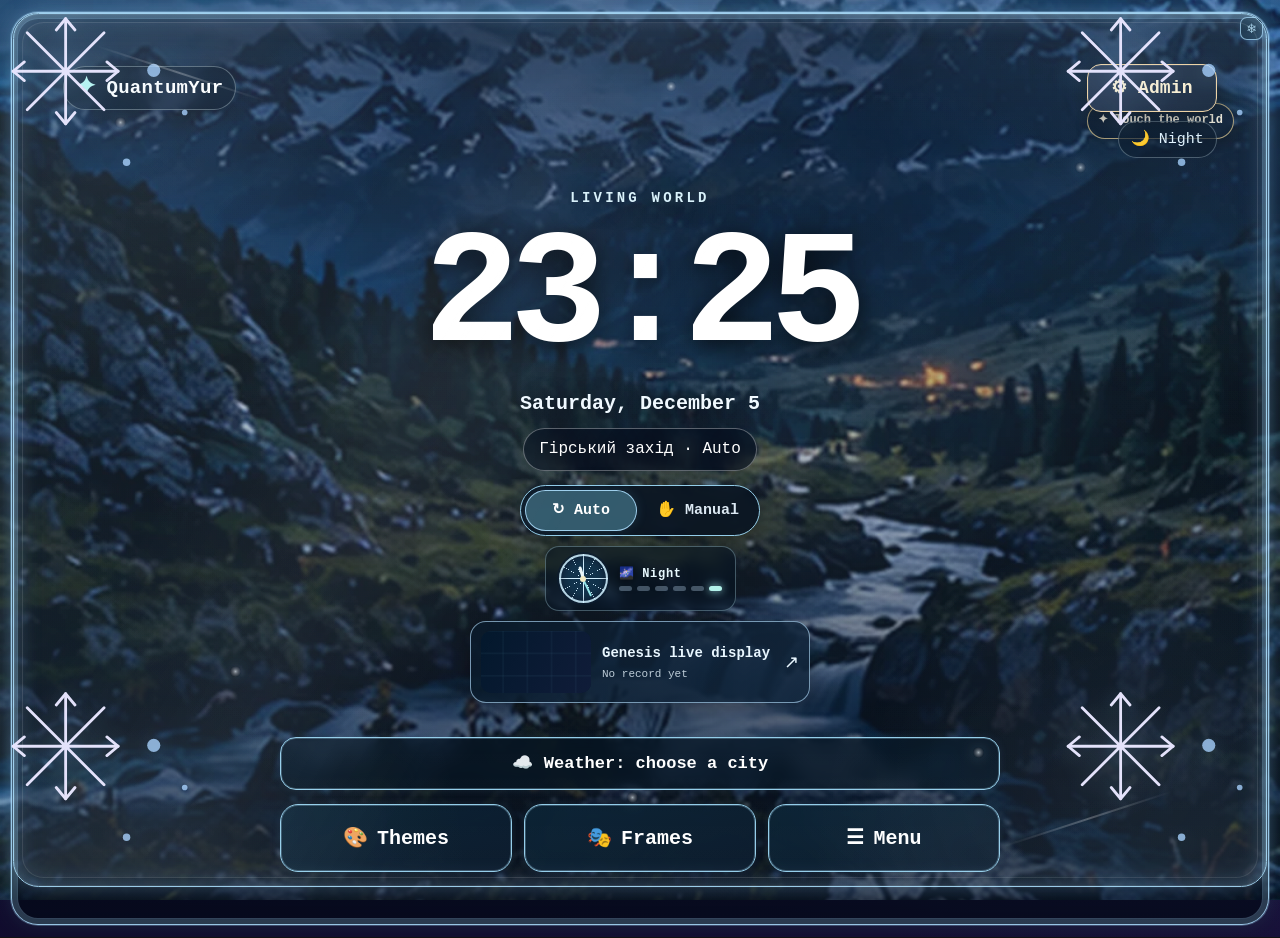
==== index.html @ 392ef15e "Оновлення сайту QuantumYur з телефона" ====
<!doctype html>
<html lang="uk">
<head>
<!-- QuantumYur v103 · Knowledge Lab on v102 (mobile readability and Genesis navigation refinement on v88; Chronoscapes six-phase generated wallpapers, companion analog clock, Genesis preserved; v47 design preserved) / standalone index.html: 53 themes, 8 distinct mountain scenes, seasonal auto moods; all eight mountain WebP images are embedded. -->
<meta charset="UTF-8"><meta name="qy-build" content="104"><meta name="viewport" content="width=device-width, initial-scale=1">

<script id="qy-v35-before-paint">
(()=>{'use strict';
 const root=document.documentElement;
 const read=(key)=>{try{return localStorage.getItem(key)}catch(_){return null}};
 root.dataset.qyV35Boot='loading';
 const f=read('qy-v22-font'),s=read('qy-v22-size');
 root.dataset.qyV22Font=['system','modern','classic','reading','mono','elegant'].includes(f)?f:'mono';
 root.dataset.qyV22Size=['small','normal','large','extra'].includes(s)?s:'large';
 const theme=read('qy-site-theme-v1')||'auto';
 const rotations=['nebula','dawn','arctic','ocean','sunset','cosmos'];
 const lang=(read('qy-lang')||'uk');
 const locales={'uk':'uk-carpathians','pl':'pl-tatras','ja':'jp-sakura','en':'en-lake','ru':'ru-forest','es':'es-canyon','ko':'ko-neon','zh':'zh-mist','hi':'hi-sunrise','pt-BR':'br-tropics'};
 const allowed=["dark", "light", "cosmos", "nebula", "aurora", "ocean", "forest", "sunset", "dawn", "arctic", "desert", "cyberpunk", "graphite", "polar-night", "neon-city", "abyss", "volcano", "alpine-sunset", "galactic-dust", "storm-savanna", "lunar-expanse", "rainforest", "moonlit-lake", "sandstorm", "observatory", "uk-carpathians", "pl-tatras", "jp-sakura", "br-tropics", "ko-neon", "es-canyon", "zh-mist", "hi-sunrise", "en-lake", "ru-forest", "qy23-alpine", "qy23-aurora", "qy23-moon", "qy23-galaxy", "qy23-neon", "qy23-cyber", "qy23-forest", "qy23-ocean", "qy23-desert", "qy23-eastern", "qy23-sakura", "qy23-china", "qy23-india", "qy23-arctic", "qy23-tropics", "qy23-europe", "qy23-canyon", "qy23-nightcity"];
 const palette=theme==='auto'?rotations[Math.floor(new Date().getHours()/4)]:(theme==='locale'?(locales[lang]||'uk-carpathians'):(allowed.includes(theme)?theme:'nebula'));
 root.dataset.qyPalette=palette;
 root.dataset.qyThemeChoice=theme;
 const light=["light", "dawn", "arctic", "desert", "sandstorm", "qy23-desert", "qy23-arctic"].includes(palette);
 root.dataset.qyTheme=light?'light':'dark';
 root.style.colorScheme=light?'light':'dark';
 const forest=read('qy-v28-forest-active')==='1';
 root.dataset.qyForestActive=forest?'1':'0';
 root.dataset.qyLakeActive=!forest&&read('qy-v26-lake-active')==='1'?'1':'0';
 root.dataset.qyV35NeedsForest=forest?'1':'0';
 // Built-in fallback if later scripts fail or a browser restores from its page cache.
 const guard=setTimeout(()=>{const veil=document.getElementById('qy-v35-startup');if(veil){veil.remove();root.dataset.qyV35Boot='ready'}},3500);
 window.__qyV35BootFallback=()=>clearTimeout(guard);
})();
</script>

<style id="qy-v35-before-paint-css">
/* Freeze the first visible frame until all persisted styles and sections are ready.
   Only the small loading veil appears on a refresh; underlying page remains mounted.
   No changes to journal data, font selections or theme controls. */
#qy-v35-startup{position:fixed!important;inset:0!important;z-index:2147483647!important;display:flex!important;align-items:center;justify-content:center;min-height:100vh;min-height:100svh;background:#071421!important;color:#e9f5ff!important;opacity:1;pointer-events:auto!important;transition:opacity .14s ease!important;}
#qy-v35-startup .qy-v35-inside{font-family:ui-monospace,SFMono-Regular,Consolas,monospace;text-align:center;max-width:82vw;letter-spacing:.05em}
#qy-v35-startup .qy-v35-mark{font-size:29px;font-weight:800;margin-bottom:10px}
#qy-v35-startup .qy-v35-sub{font-size:13px;opacity:.78}
#qy-v35-startup.qy-v35-disappear{opacity:0!important;pointer-events:none!important}
@media(prefers-reduced-motion:reduce){#qy-v35-startup{transition:none!important}}
</style>
<noscript><style>#qy-v35-startup{display:none!important}</style></noscript>

<script id="qy-v33-device-early">
(()=>{'use strict';
 function auto(){const w=window.innerWidth||document.documentElement.clientWidth||390;
  const coarse=!!window.matchMedia&&window.matchMedia('(pointer:coarse)').matches;
  const short=Math.min((window.screen&&screen.width)||w,(window.screen&&screen.height)||w);
  if(w<=680||(coarse&&short<=650))return 'light';
  if(w<=1180||coarse)return 'balanced';return 'full';}
 let selected='auto';try{selected=localStorage.getItem('qy-v33-device-choice')||'auto'}catch(e){}
 if(!['auto','light','balanced','full'].includes(selected))selected='auto';
 const effective=selected==='auto'?auto():selected;
 document.documentElement.dataset.qyDeviceChoice=selected;
 document.documentElement.dataset.qyDevicePackage=effective;
})();
</script>
<link rel="manifest" href="./manifest.webmanifest"><link rel="apple-touch-icon" href="./icons/icon-192.png"><meta name="theme-color" content="#080729"><meta name="description" content="QuantumYur — ігри, творчість, філософія та технології. Twitch yur4ukkk, YouTube @ASTROVEXxX і GitHub QuantumYur в одному місці.">
<link rel="canonical" href="https://quantumyur.github.io/quantumyur-hub./">
<meta property="og:type" content="website">
<meta property="og:site_name" content="QuantumYur">
<meta property="og:title" content="QuantumYur — космос, ігри та відкриття">
<meta property="og:description" content="Ігрові новини, Twitch yur4ukkk, мистецтво, філософія Астрохізму та приватний щоденник.">
<meta property="og:url" content="https://quantumyur.github.io/quantumyur-hub./">
<meta name="twitter:card" content="summary">
<title>QuantumYur · Головна сторінка · Living Realms v18 · World & Type v22 · Ultra Realms v23 · 53 Unique Realms v25</title>
<style>
:root{--bg:#07101c;--card:#101b2c;--muted:#a4b3ca;--ink:#eff5ff;--line:#324560;--cyan:#66e2ff;--violet:#b8a0ff}
*{box-sizing:border-box} html{scroll-behavior:smooth} body{margin:0;color:var(--ink);background:radial-gradient(ellipse at 52% -10%,#25446a 0,transparent 45%),radial-gradient(ellipse at 95% 60%,#23204c 0,transparent 38%),var(--bg);font-family:Inter,system-ui,-apple-system,'Segoe UI',sans-serif;min-height:100vh}a{color:inherit;text-decoration:none}
.wrap{width:min(1140px,calc(100% - 38px));margin-inline:auto} header{padding:25px 0;display:flex;justify-content:space-between;align-items:center;gap:15px;flex-wrap:wrap}
.brand{font-weight:800;letter-spacing:.015em;font-size:21px;display:flex;gap:11px;align-items:center}.brand-mark{width:30px;height:30px;border-radius:50%;background:conic-gradient(from 0deg,var(--cyan),var(--violet),var(--cyan));box-shadow:0 0 24px #44c5ff55;display:grid;place-items:center;color:#0b1422}
.nav{color:var(--muted);display:flex;gap:20px;font-size:14px}.nav a:hover{color:white}
.hero{position:relative;isolation:isolate;min-height:440px;padding:64px 50px;display:grid;grid-template-columns:1.5fr .7fr;align-items:center;gap:35px;overflow:hidden;border:1px solid #49618088;border-radius:29px;background:linear-gradient(90deg,rgba(7,15,29,.97) 4%,rgba(7,15,29,.82) 52%,rgba(7,15,29,.64)),url('[data-uri]') center/cover;box-shadow:0 22px 100px #0005}
.kicker{text-transform:uppercase;font-size:12px;letter-spacing:.20em;color:var(--cyan);font-weight:800}.hero h1{font-size:clamp(42px,6vw,78px);line-height:1.05;letter-spacing:-.055em;margin:12px 0 14px}.gradient{background:linear-gradient(90deg,#e2f7ff,#9acbff,#c7b4ff);color:transparent;background-clip:text}.hero p{color:#d8e3f6;max-width:540px;line-height:1.68;font-size:17px}.actions{display:flex;gap:12px;flex-wrap:wrap;margin-top:28px}.btn{padding:13px 19px;border-radius:12px;border:1px solid #6ea3c776;background:#153b59;color:white;display:inline-flex;align-items:center;gap:9px;font-size:14px;font-weight:700;transition:transform .15s,background .15s}.btn:hover{transform:translateY(-2px);background:#23577b}.btn.primary{background:#def7ff;color:#0c1c2a;border-color:#def7ff}.btn.primary:hover{background:#b5e9ff}
.avatar{max-width:285px;width:100%;aspect-ratio:1;object-fit:cover;border:4px solid #72d7ffa6;border-radius:50%;box-shadow:0 0 0 12px #54cfff1b,0 20px 50px #0008;justify-self:center}
.section{padding-top:65px}.section h2{font-size:clamp(26px,3.5vw,38px);letter-spacing:-.035em;margin:0 0 10px}.intro{color:var(--muted);margin:0 0 25px;line-height:1.65}
.cards{display:grid;grid-template-columns:repeat(3,minmax(0,1fr));gap:17px}.card{padding:25px;background:linear-gradient(145deg,#14243a,#0d1727);border:1px solid var(--line);border-radius:19px;min-height:270px;display:flex;flex-direction:column}.symbol{display:inline-grid;place-items:center;width:50px;height:50px;border-radius:15px;background:#1d3650;font-size:23px;margin-bottom:22px}.card h3{font-size:22px;margin:0 0 3px}.handle{color:#7bdeff;font-weight:700;font-size:13px;margin-bottom:12px}.card p{color:var(--muted);line-height:1.5;font-size:15px;flex:1}.card .go{font-weight:750;font-size:14px;color:#e1faff;display:inline-block;margin-top:12px}.go.disabled{color:#92a2bb}
.process{display:grid;grid-template-columns:repeat(3,minmax(0,1fr));gap:15px}.step{border-top:2px solid #83a8cd99;padding:20px 12px 12px}.step span{font-weight:800;color:var(--cyan);font-size:13px}.step h3{margin:9px 0 6px}.step p{color:var(--muted);line-height:1.6;margin:0}
.quote{margin:65px 0 0;padding:32px 34px;border:1px solid #b5a1ff50;background:#1a1b3a77;border-radius:18px;font-size:clamp(20px,3vw,29px);font-weight:550;line-height:1.45}.quote small{display:block;color:var(--muted);font-size:13px;font-weight:400;margin-top:11px}
footer{padding:35px 0;color:var(--muted);display:flex;align-items:center;justify-content:space-between;gap:20px;font-size:13px;flex-wrap:wrap}
@media(max-width:730px){header{padding:20px 0}.nav{gap:12px}.hero{padding:35px 24px;grid-template-columns:1fr}.avatar{width:180px;grid-row:1}.hero h1{font-size:48px}.cards,.process{grid-template-columns:1fr}.card{min-height:220px}.section{padding-top:46px}.quote{margin-top:44px}}

.lang-select{background:#152943;color:#eff5ff;border:1px solid #637da6;border-radius:10px;padding:9px 12px;font:600 13px system-ui;cursor:pointer}.lang-select:focus-visible{outline:2px solid #66e2ff;outline-offset:3px}@media(max-width:730px){header{gap:12px}.nav{flex-wrap:wrap}}

/* QuantumYur creative extension: artwork, ideas, and stories */
.nav{flex-wrap:wrap;align-items:center;row-gap:9px}
.nav a{transition:color .2s}.nav a:hover{color:var(--cyan)}
.section-topline{display:flex;align-items:flex-end;justify-content:space-between;gap:14px;flex-wrap:wrap}
.panel-overline{color:var(--cyan);font-size:11px;letter-spacing:.17em;text-transform:uppercase;font-weight:850;margin-bottom:12px}
.gallery-grid{display:grid;grid-template-columns:repeat(3,minmax(0,1fr));gap:17px}
.artwork{overflow:hidden;border:1px solid #495d7b;border-radius:20px;background:#101b2e;box-shadow:0 14px 40px #0004;transition:transform .2s,border-color .2s}
.artwork:hover{transform:translateY(-3px);border-color:#87a2e5}
.artwork img{display:block;width:100%;height:180px;object-fit:cover;object-position:center}
.artwork .art-copy{padding:18px 19px 21px}
.artwork h3{font-size:19px;margin:0 0 7px;color:#f1f5ff}
.artwork p{color:var(--muted);font-size:14px;line-height:1.6;min-height:44px;margin:0 0 15px}
.artwork button{border:1px solid #6ea3c777;background:#193450;border-radius:9px;color:#e5faff;padding:10px 14px;cursor:pointer;font:700 13px Inter,system-ui,sans-serif}
.artwork button:hover,.astro-controls button:hover{background:#2a537b}
.astro-panel{position:relative;isolation:isolate;border:1px solid #6d68bb66;border-radius:26px;padding:35px;background:radial-gradient(circle at 88% 12%,#4c368555,transparent 39%),radial-gradient(circle at 9% 100%,#0e7ca744,transparent 35%),#11192e;box-shadow:0 18px 60px #0003;overflow:hidden}
.astro-panel::after{content:'✧';position:absolute;right:30px;top:10px;font-size:110px;color:#d1b9ff20;pointer-events:none}
.astro-panel h2{font-size:clamp(29px,4.2vw,44px);letter-spacing:-.04em;line-height:1.12;margin:0 0 11px}
.astro-panel .intro{margin:0 0 27px;max-width:640px}
.astro-thought{border-left:3px solid #9ba7ff;padding:8px 0 8px 20px;margin:0 0 26px;max-width:850px;font-size:clamp(21px,3vw,33px);line-height:1.45;min-height:120px;color:#f0eaff;text-wrap:pretty}
.astro-controls{display:flex;gap:11px;flex-wrap:wrap;align-items:center}
.astro-controls button{border:1px solid #728fba91;background:#1c3555;color:#f1f6ff;padding:12px 18px;border-radius:11px;font:700 14px Inter,system-ui,sans-serif;cursor:pointer}
.astro-controls button:first-child{background:#e2f3ff;color:#13243a;border-color:#e2f3ff}
.astro-controls button:first-child:hover{background:#c4e8ff}
.astro-note{font-size:12px;color:#b7c3dd;margin:18px 0 0}
.modal-art{background:#111b2e;color:#eff5ff;border:1px solid #7686c5;border-radius:19px;box-shadow:0 40px 100px #000b;padding:22px;max-width:min(940px,94vw);width:100%}
.modal-art::backdrop{background:#010610db;backdrop-filter:blur(5px)}
.modal-head{display:flex;justify-content:space-between;gap:20px;align-items:center}
.modal-head h2{margin:0;font-size:22px}
.modal-art img{display:block;width:100%;height:auto;max-height:65vh;object-fit:contain;border-radius:12px;margin:16px 0}
.modal-art p{font-size:14px;color:#b7c4d9;line-height:1.55;margin:0 0 18px}
.modal-actions{display:flex;gap:9px;justify-content:space-between;flex-wrap:wrap}
.modal-actions a,.modal-actions button{display:inline-flex;align-items:center;justify-content:center;gap:7px;padding:11px 17px;color:#f1f8ff;background:#244062;border:1px solid #637fa6;border-radius:10px;font:700 13px Inter,system-ui,sans-serif;cursor:pointer}
.modal-actions a{background:#ddf5ff;color:#101e30}
@media(max-width:850px){.gallery-grid{grid-template-columns:1fr 1fr}.artwork img{height:195px}}
@media(max-width:640px){.gallery-grid{grid-template-columns:1fr}.artwork img{height:205px}.astro-panel{padding:25px 20px}.astro-thought{min-height:145px}.astro-controls button{flex:1}.nav{gap:12px}.nav a{font-size:13px}.modal-art{padding:14px}.modal-head h2{font-size:19px}}
@media(prefers-reduced-motion:reduce){.artwork{transition:none}}

/* QuantumYur Thought Archive + portable backup */
.q-thought-workspace{margin-top:24px;border-top:1px solid #7890ca52;padding-top:23px;display:grid;gap:17px}
.q-workspace-heading{font-size:clamp(19px,2.5vw,26px);margin:0 0 5px;letter-spacing:-.02em}
.q-workspace-desc,.q-hint{color:#b5c4de;font-size:13px;line-height:1.6;margin:0}
.q-pillbar{display:flex;gap:9px;align-items:center;flex-wrap:wrap}
.q-softbtn{border:1px solid #728fba91;color:#e5efff;background:#1b3453;padding:10px 13px;border-radius:10px;cursor:pointer;font:650 13px Inter,system-ui,sans-serif;line-height:1.3}
.q-softbtn:hover,.q-softbtn:focus-visible{border-color:#9adff4;background:#25507a}
.q-softbtn[aria-pressed="true"]{border-color:#80efff;background:#145a69;color:#efffff}
.q-note-entry{background:#0c1527bb;border:1px solid #5e6c9788;border-radius:15px;padding:17px;display:grid;gap:12px}
.q-note-entry textarea{font:inherit;width:100%;min-height:85px;padding:12px 13px;color:#f3f7ff;border:1px solid #667e9f;border-radius:10px;background:#091321;resize:vertical;box-sizing:border-box}
.q-note-entry textarea::placeholder{color:#899bb4}
.q-note-entry textarea:focus{outline:2px solid #5fd8f8;outline-offset:2px}
.q-statgrid{display:grid;grid-template-columns:repeat(3,1fr);gap:10px}
.q-stat{border:1px solid #4d6585;border-radius:12px;padding:12px;background:#101f35}
.q-stat strong{font-size:24px;color:#8ceaff;display:block;font-variant-numeric:tabular-nums}
.q-stat span{font-size:12px;color:#bdc9de}
.q-archive{display:grid;gap:10px;max-height:530px;overflow:auto;padding:2px 5px 2px 0}
.q-history-item{background:#0a1629;border:1px solid #354866;border-radius:13px;padding:13px 15px;display:grid;gap:7px}
.q-history-item p{margin:0;color:#ecf2fc;font-size:14px;line-height:1.55}
.q-history-meta{font-size:12px;color:#99b0d1;display:flex;gap:9px;flex-wrap:wrap;align-items:center}
.q-history-item .q-softbtn{justify-self:start}
.q-comment-list{display:grid;gap:9px}
.q-comment{border-left:2px solid #7e85de;padding:6px 11px;background:#12233a;font-size:13px;color:#edf3fc;line-height:1.5;white-space:pre-wrap;overflow-wrap:anywhere;border-radius:0 6px 6px 0}
.q-comment time{display:block;font-size:11px;color:#a7bad2;margin-top:5px}
.q-feedback{color:#9fefc6;font-size:12px;min-height:18px}
.q-backup{border:1px solid #4c6584;border-radius:17px;padding:19px;background:linear-gradient(130deg,#102641,#10172b);display:grid;gap:13px}
.q-backup-actions{display:flex;gap:9px;flex-wrap:wrap}
.q-backup-actions label{display:inline-flex;align-items:center}
.q-hidden{display:none !important}
.q-divider{height:1px;background:#51698c77;margin:3px 0}
@media(max-width:640px){.q-statgrid{grid-template-columns:repeat(3,1fr)}.q-stat{padding:9px}.q-stat strong{font-size:21px}.q-backup-actions .q-softbtn{flex:1;text-align:center;justify-content:center}}


/* Original thoughts and finding ideas in the archive */
.q-newidea{border:1px solid #6585ab90;background:linear-gradient(130deg,#111f37,#121432);border-radius:15px;padding:16px;display:grid;gap:11px}
.q-newidea textarea{display:block;box-sizing:border-box;width:100%;min-height:77px;resize:vertical;font:inherit;padding:12px;border-radius:10px;border:1px solid #667e9f;background:#091321;color:#f3f7ff}
.q-newidea textarea::placeholder{color:#899bb4}
.q-newidea textarea:focus-visible,.q-archive-search:focus-visible{outline:2px solid #5fd8f8;outline-offset:2px}
.q-archive-search{width:100%;min-height:43px;border:1px solid #5479a1;border-radius:10px;background:#0a1728;color:#f3f7ff;font:inherit;font-size:14px;padding:10px;margin:0 0 10px}
.q-archive-search::placeholder{color:#a3b5cf}
.q-comment-toolbar{display:flex;align-items:center;justify-content:space-between;gap:12px;margin-top:7px}
.q-comment-toolbar time{margin-top:0}
.q-tinybtn{color:#b7d7f4;border:1px solid #506b92;border-radius:7px;padding:3px 9px;background:#152b47;font-size:12px;cursor:pointer}
.q-tinybtn:focus-visible{outline:2px solid #5fd8f8}

/* QuantumYur 5.0: seasons and six four-hour scenes */
:root{--phase-a:#09152f;--phase-b:#263c72;--phase-light:#b1c8ff;--season-light:#a9deff;--season-dark:#5083aa}
[hidden]{display:none!important}html{color-scheme:dark}body{background:radial-gradient(ellipse at 75% -10%,var(--season-dark),transparent 55%),linear-gradient(165deg,var(--phase-a),var(--phase-b) 45%,#07101d 96%);background-attachment:fixed;transition:background 1.2s ease}body::before{content:'';position:fixed;inset:0;pointer-events:none;opacity:.23;background-image:radial-gradient(1.4px 1.4px at 12% 24%,#fff 90%,transparent),radial-gradient(1px 1px at 47% 39%,#fff 90%,transparent),radial-gradient(1.4px 1.4px at 73% 16%,#fff 90%,transparent),radial-gradient(1px 1px at 86% 65%,#fff 90%,transparent);background-size:350px 290px;z-index:-1}body[data-phase="2"]::before,body[data-phase="3"]::before{opacity:.07}body[data-season="3"] .sky-scene{box-shadow:inset 0 1px 0 #cceaff33,0 20px 50px #060e2166}body[data-season="0"] .sky-scene{box-shadow:inset 0 1px 0 #beffd033,0 20px 50px #060e2166}
.hero{border-color:color-mix(in srgb,var(--phase-light),transparent 56%);box-shadow:0 18px 75px #0008,0 0 65px color-mix(in srgb,var(--season-light),transparent 88%)}.card:hover,.artwork:hover{border-color:var(--season-light)}
.lang-select{max-width:198px}header .nav{flex-wrap:wrap;gap:12px}header{gap:13px}
.sky-scene{padding:24px 27px;margin:4px 0 25px;border:1px solid #c7d6ff51;border-radius:22px;background:linear-gradient(105deg,rgba(12,24,46,.93),rgba(20,36,68,.71));box-shadow:0 20px 50px #060e2166;position:relative;overflow:hidden}.sky-scene:before{content:'✦';font-size:190px;position:absolute;right:3%;top:-65px;color:var(--season-light);opacity:.045;pointer-events:none}.sky-top,.sky-meta{display:flex;align-items:center;justify-content:space-between;gap:18px;flex-wrap:wrap}.sky-top h2{font-size:clamp(22px,3.8vw,34px);margin:5px 0}.sky-top p{margin:0;color:#bdd2ef;font-size:14px}.sky-clock{font-size:13px;border:1px solid #789dc288;padding:8px 13px;border-radius:100px;color:var(--season-light)}.sky-meta{margin-top:22px;justify-content:flex-start;gap:24px}.sky-meta>div{min-width:110px}.sky-meta small{display:block;font-size:12px;color:#a6b9d1;margin-bottom:5px}.sky-meta strong{font-size:16px}.sky-meta label{font-size:12px;color:#c3d4ec;display:grid;gap:4px;min-width:150px}.sky-meta select{background:#16243a;color:white;border:1px solid #607e9f;border-radius:9px;padding:8px}.phase-strip{margin-top:24px;display:grid;grid-template-columns:repeat(6,minmax(0,1fr));gap:7px}.phase-chip{padding:10px 6px;font-size:11px;text-align:center;border:1px solid #728db34a;border-radius:9px;color:#aebfd8;line-height:1.5}.phase-chip.active{background:linear-gradient(140deg,var(--season-dark),var(--phase-b));color:white;border-color:var(--season-light);font-weight:750;box-shadow:0 0 14px #83c5ff24}.sky-theme{margin:20px 0 0;color:#e8f4ff;line-height:1.55;border-top:1px solid #ffffff1e;padding-top:15px}.sky-theme span:first-child{color:var(--season-light);font-size:12px;text-transform:uppercase;letter-spacing:.1em;margin-right:12px}
.q-companion-panel{background:linear-gradient(145deg,#15243ba8,#10172acc);border:1px solid #59708e;border-radius:20px;padding:20px}.comp-window{height:270px;overflow:auto;display:flex;flex-direction:column;gap:12px;scrollbar-color:#617794 transparent}.chat-msg{padding:13px 15px;max-width:86%;border-radius:16px;line-height:1.6;font-size:14px;background:#233651;color:#eff7ff;white-space:pre-wrap}.chat-msg.user{align-self:flex-end;background:#315a70}.chat-msg.bot{align-self:flex-start;border:1px solid #546891}.comp-form{display:flex;gap:9px;margin-top:14px}.comp-form input{background:#0c1b30;border:1px solid #657e9c;border-radius:12px;padding:13px;color:white;flex:1;min-width:0;font:inherit;font-size:14px}.comp-form button{cursor:pointer}.comp-actions{display:flex;gap:12px;margin:12px 0 10px;flex-wrap:wrap}
.q-vault-gate{margin-top:22px;border:1px solid #7391b77c;background:#111d37df;border-radius:18px;padding:27px 24px;text-align:center}.q-vault-icon{font-size:32px;color:var(--season-light)}.q-vault-gate h3{margin:11px 0;font-size:23px}.q-vault-gate p{color:#c5d4e8;line-height:1.5}.q-vault-gate form{display:flex;gap:12px;flex-wrap:wrap;justify-content:center;margin:18px auto}.q-vault-gate input[type=password]{background:#101d33;border:1px solid #91b4db85;border-radius:10px;color:white;padding:12px;font:inherit;width:min(100%,320px)}.q-vault-gate small{display:block;color:#b9cee4;line-height:1.5;padding:10px 0}.q-vault-gate>label{display:inline-block;margin-top:7px;cursor:pointer}.owner-toolrow{display:flex;justify-content:space-between;gap:12px;align-items:center;border-bottom:1px solid #a4b2d033;padding-bottom:15px;margin-bottom:18px;font-size:13px;color:#c6dffa}.owner-toolrow button{cursor:pointer}.q-comment time{display:block;color:#8fa7c5;font-size:11px;margin-top:6px}.q-history[hidden]{display:none!important}#q-vault-gate,#q-workspace{max-width:100%}.q-history-item{background:#192940;padding:14px;border-radius:11px;margin:8px 0}.q-history-item small{color:#a3bbd8}.q-history-item p{white-space:pre-wrap}
@media(max-width:900px){.phase-strip{grid-template-columns:repeat(3,1fr)}}@media(max-width:520px){.sky-scene{padding:20px 15px}.sky-meta{gap:16px}.phase-chip{font-size:10px}.comp-form{flex-direction:column}.q-vault-gate{padding:20px 12px}.lang-select{max-width:172px}}

/* 🌍 Daily Pulse: fully localised live time, zodiac, historical anniversaries and sourced news */
#daily-pulse{scroll-margin-top:24px}.daily-heading{display:flex;align-items:flex-end;justify-content:space-between;flex-wrap:wrap;gap:16px;margin-bottom:18px}
.daily-eyebrow{letter-spacing:.2em;text-transform:uppercase;font-size:11px;font-weight:800;color:#84e1ff}
.daily-live{background:#16374a;color:#aff2e6;border:1px solid #4a9698;padding:6px 10px;border-radius:99px;font-size:12px;white-space:nowrap;font-weight:800}
.daily-grid{display:grid;grid-template-columns:repeat(3,minmax(0,1fr));gap:16px;align-items:stretch}
.daily-panel{border:1px solid #496688a0;border-radius:21px;padding:22px 20px;background:linear-gradient(155deg,rgba(24,43,70,.94),rgba(12,21,43,.97));min-width:0;display:flex;flex-direction:column;gap:10px;box-shadow:0 12px 50px #0003}
.daily-panel header{display:flex;gap:9px;padding:0;justify-content:flex-start;align-items:center;flex-wrap:nowrap}.daily-panel .daily-emoji{font-size:28px;line-height:1;flex-shrink:0}
.daily-panel h3{font-size:19px;margin:0;font-weight:760;letter-spacing:-.02em}.daily-subtitle{color:#b6c9e8;font-size:12px;line-height:1.5;margin:0}
.daily-panel .daily-select{width:100%;background:#102640;color:#f2f7ff;border:1px solid #6580ac;border-radius:10px;padding:10px 11px;font:inherit;font-size:14px;cursor:pointer}
.daily-zodiac-symbol{font-size:40px;margin:0;line-height:1.2}.daily-horoscope{font-size:15px;color:#e7efff;line-height:1.65;margin:2px 0 5px;min-height:85px}
.daily-note{font-size:12px;color:#aebfdc;line-height:1.5;margin:auto 0 0}.daily-reload{border:1px solid #547fa6;border-radius:10px;background:#153958;color:#dcf7ff;padding:8px 11px;font-size:12px;font-weight:750;cursor:pointer}
.daily-list{display:grid;gap:10px;align-content:start;margin:0;padding:0;list-style:none}.daily-list li{border-top:1px solid #54708f66;padding:10px 0 0}.daily-list a{color:#e4f5ff;text-decoration:none;font-size:13px;line-height:1.5;overflow-wrap:anywhere}.daily-list a:hover,.daily-reload:hover{text-decoration:underline}.daily-meta{color:#9ab3d4;font-size:11px;line-height:1.35;display:block;margin-bottom:3px}
.daily-news-tabs{display:flex;flex-wrap:wrap;gap:6px}.daily-news-tabs button{font:inherit;font-size:11px;font-weight:680;padding:7px 8px;border:1px solid #5d7395;background:#142b49;color:#bcd2ed;border-radius:9px;cursor:pointer}.daily-news-tabs button[aria-pressed=true]{background:#c8efff;color:#13273c;border-color:#c8efff}
.daily-source{margin-top:auto;font-size:12px;color:#a5bbd6;line-height:1.55;padding-top:8px}.daily-source a{color:#86dfff;text-decoration:underline;text-underline-offset:2px}.daily-state{font-size:13px;line-height:1.55;color:#b6c8e2;margin:0}
.daily-datetime{font-variant-numeric:tabular-nums;font-weight:650;color:#e6f8ff}.daily-datebar{display:flex;flex-direction:column;gap:4px;background:linear-gradient(110deg,#193654,#302859);border:1px solid #6471b599;padding:13px 16px;border-radius:13px;margin-bottom:16px}.daily-datebar strong{font-size:clamp(18px,2.5vw,26px);line-height:1.4}.daily-datebar span{font-size:13px;color:#acdbf5}
@media(max-width:1000px){.daily-grid{grid-template-columns:repeat(2,minmax(0,1fr))}.daily-panel:last-child{grid-column:1/-1}}
@media(max-width:650px){.daily-grid{grid-template-columns:1fr}.daily-panel:last-child{grid-column:auto}.daily-panel{padding:19px 16px}.daily-datebar strong{font-size:19px}}

/* Installable, multi-device interface */
.qy-install-card{border:1px solid #4d688c;background:linear-gradient(135deg,#101e34,#1b224b);border-radius:24px;padding:26px;box-shadow:0 16px 48px #0005}
.qy-device-select,.qy-install-actions,.qy-art-source-tools{display:flex;flex-wrap:wrap;gap:10px;align-items:center}
.qy-device-select button[aria-pressed="true"]{background:#265f8a;border-color:#80c9ef;color:#fff}
.qy-install-steps{color:#d2e7ff;line-height:1.6;min-height:45px;margin:16px 0}
.qy-install-actions .btn,.qy-install-actions .q-softbtn{font-size:14px;cursor:pointer}
.qy-install-status{font-size:13px;color:#a9e6ff;min-height:17px;margin-top:12px;line-height:1.55}
.qy-art-source{padding:17px 20px;margin-top:16px;border:1px solid #3d5675;border-radius:15px;background:#0c1a2e;color:#d9e7ff;line-height:1.5}
.qy-art-source h3{font-size:17px;margin:0 0 10px}
.qy-art-source p{font-size:13px;color:#bacbe6;margin:8px 0}
.qy-art-source a{color:#86dbff;overflow-wrap:anywhere;text-decoration:underline}
.qy-art-source label{display:block;margin:13px 0 7px;font-size:13px;font-weight:700}
.qy-art-source-tools input{flex:1;min-width:150px;color:#fff;background:#091528;border:1px solid #587194;border-radius:9px;padding:12px;font:inherit;font-size:13px}
.qy-art-source-tools button{flex-shrink:0}
.qy-art-source #qy-source-json{margin-top:12px}
.qy-art-source button{cursor:pointer}
.qy-card-provenance{margin-top:11px;color:#acbdd9;font-size:12px;line-height:1.4}
.qy-card-provenance button{background:none;border:0;padding:0;color:#83dbff;text-decoration:underline;font-size:12px;cursor:pointer}
.qy-gallery-download-note{display:block;font-size:12px;color:#accce8;margin-top:8px}
@media(max-width:560px){.qy-install-card{padding:19px}.qy-install-actions>*{width:100%;justify-content:center}.qy-device-select button{flex:1}.qy-art-source-tools input{min-width:0;width:100%}.qy-art-source-tools button{width:100%}}


/* QuantumYur Gaming News and Twitch promo. All artwork is CSS: no uncredited images. */
.qy-twitch-promo{margin-top:23px;position:relative;isolation:isolate;overflow:hidden;display:grid;grid-template-columns:minmax(0,1.3fr) minmax(0,.7fr);gap:20px;padding:clamp(23px,4vw,45px);border:1px solid #8768ee99;border-radius:26px;background:radial-gradient(circle at 85% 38%,#784cf080 0,transparent 37%),radial-gradient(circle at 0% 100%,#146e9980,transparent 54%),linear-gradient(120deg,#100b27,#151137 61%,#23124e);box-shadow:0 16px 48px #030619aa;color:#faf5ff}
.qy-twitch-promo:before{content:"";position:absolute;inset:0;opacity:.26;z-index:-1;background-image:radial-gradient(circle,#ffffff 1px,transparent 1.6px);background-size:47px 54px;mask-image:linear-gradient(90deg,transparent 20%,black 100%)}
.qy-promo-kicker{color:#ccb7ff;font-size:12px;letter-spacing:.17em;font-weight:800;text-transform:uppercase}
.qy-twitch-promo h2{margin:13px 0 10px;font-size:clamp(28px,4vw,51px);line-height:1.04;letter-spacing:-.045em;color:white}
.qy-twitch-promo p{color:#ded9f2;line-height:1.65;font-size:15px;max-width:575px;margin:0 0 20px}
.qy-promo-actions{display:flex;flex-wrap:wrap;gap:10px}
.qy-promo-actions a,.qy-promo-actions button{display:inline-flex;align-items:center;justify-content:center;border:1px solid #8569ec;background:#382265;border-radius:12px;color:#fff;padding:11px 15px;font:750 13px system-ui;cursor:pointer;text-decoration:none}
.qy-promo-actions a{color:#231535;background:#e7dfff;border-color:#e7dfff}
.qy-promo-actions a:hover,.qy-promo-actions button:hover{filter:brightness(1.13)}
.qy-promo-art{display:flex;flex-direction:column;justify-content:center;align-items:center;gap:13px;min-width:0;text-align:center}
.qy-promo-orb{width:min(230px,100%);aspect-ratio:1;border-radius:50%;background:radial-gradient(circle at 40% 32%,#e5d9ff 0,#8f81ff 18%,#36207e 48%,#110c2e 69%);box-shadow:0 0 0 8px #9c6aff15,0 0 55px #ab83ffa3,inset -16px -30px 30px #080b2c;display:grid;place-items:center;position:relative}
.qy-promo-orb:after{content:"";position:absolute;inset:19%;border:2px solid #d3aaff88;border-radius:50%;transform:rotate(-30deg) scaleX(1.5)}
.qy-promo-orb span{font-size:clamp(36px,6vw,72px);position:relative;z-index:1;filter:drop-shadow(0 4px 14px #0008)}
.qy-promo-handle{letter-spacing:.14em;font-weight:900;color:#e5dbff;font-size:clamp(12px,2vw,18px)}
.qy-promo-tags{display:flex;gap:5px;flex-wrap:wrap;justify-content:center;max-width:270px}
.qy-promo-tags span{font-size:11px;color:#e3d6ff;border:1px solid #a49bdb66;padding:5px 8px;border-radius:999px;background:#2c1f5550}
.qy-promo-feedback{display:block;min-height:18px;color:#ddceff;font-size:12px;margin-top:11px}
.qy-gaming-news{margin-top:45px}
.qy-news-card{padding:clamp(19px,3vw,28px);border:1px solid #476f9b;border-radius:23px;background:linear-gradient(145deg,#112b42,#101a34)}
.qy-gaming-heading{display:flex;align-items:flex-start;justify-content:space-between;gap:18px;flex-wrap:wrap}
.qy-gaming-title{font-size:clamp(26px,4vw,36px);margin:5px 0 9px;color:#f1f6ff}
.qy-gaming-heading .intro{margin-bottom:15px}
.qy-game-filter{display:flex;flex-wrap:wrap;gap:7px;margin:7px 0 19px}
.qy-game-filter button{background:#193a56;border:1px solid #6681a9;color:#d8eaff;padding:9px 12px;border-radius:999px;font:700 12px system-ui;cursor:pointer}
.qy-game-filter button[aria-pressed="true"]{background:#ccf2ff;border-color:#ccf2ff;color:#142439}
.qy-game-list{padding:0;margin:0;list-style:none;display:grid;gap:10px}
.qy-game-list li{border:1px solid #3b5b7d;background:#0d1d31cc;padding:13px 16px;border-radius:14px}
.qy-game-list li>a{color:#f6fbff;text-decoration:none;font-weight:700;font-size:14px;line-height:1.6;overflow-wrap:anywhere}
.qy-game-list li>a:hover{text-decoration:underline}
.qy-game-meta{font-size:11px;color:#9cbbe2;margin-bottom:5px;display:block}
.qy-game-foot{display:flex;align-items:center;flex-wrap:wrap;gap:10px;margin-top:17px}
.qy-game-foot button{padding:10px 13px;border:1px solid #6795c1;border-radius:10px;background:#163654;color:#e3f3ff;font-weight:750;cursor:pointer}
.qy-game-foot a{color:#b1eafa;text-decoration:underline;text-underline-offset:2px;font-size:13px}
.qy-game-status{font-size:12px;color:#b9cee7;min-height:18px}
@media(max-width:700px){.qy-twitch-promo{grid-template-columns:1fr;gap:15px}.qy-promo-art{flex-direction:row;justify-content:flex-start;text-align:left;flex-wrap:wrap}.qy-promo-orb{width:76px}.qy-promo-orb span{font-size:35px}.qy-promo-handle{font-size:15px}.qy-promo-tags{max-width:100%;justify-content:flex-start}.qy-gaming-news{margin-top:33px}}

/* Secure reminders: titles never leave the encrypted private vault. */
.qy-reminders{margin-top:42px;padding:clamp(20px,3vw,34px);border-radius:24px;border:1px solid #665baf;background:radial-gradient(circle at 95% -10%,#6e4ac841,transparent 40%),linear-gradient(138deg,#141d36,#171735);box-shadow:0 20px 52px #0003}
.qy-reminders h2{margin:9px 0;font-size:clamp(24px,3.5vw,35px);color:#f5f2ff}
.qy-reminders .intro{max-width:850px;font-size:14px;margin-bottom:15px}
.qy-reminder-lock{border:1px solid #7672b470;border-radius:16px;background:#0c1933aa;padding:17px;color:#d6d5f7;line-height:1.6;display:grid;gap:12px}
.qy-reminder-form{display:grid;grid-template-columns:minmax(0,1.5fr) minmax(0,.9fr) minmax(0,.7fr);gap:12px;align-items:end;margin-top:18px}
.qy-reminder-form label{display:grid;gap:7px;font-size:13px;font-weight:750;color:#d6e9ff;min-width:0}
.qy-reminder-form input,.qy-reminder-form select{background:#0a1b32;color:#f1f6ff;border:1px solid #6880ac;border-radius:11px;font:inherit;padding:11px;width:100%;min-width:0;color-scheme:dark}
.qy-reminder-form input:focus-visible,.qy-reminder-form select:focus-visible{outline:2px solid #a99cff;outline-offset:2px}
.qy-reminder-form button,.qy-reminder-actions button,.qy-reminder-actions a,.qy-reminder-enable,.qy-reminder-open{padding:11px 14px;border:1px solid #927cf0;border-radius:11px;background:#382b69;color:white;text-decoration:none;font:700 13px system-ui;cursor:pointer}
.qy-reminder-form button:hover,.qy-reminder-actions button:hover,.qy-reminder-enable:hover{filter:brightness(1.14)}
.qy-reminder-actions{display:flex;flex-wrap:wrap;gap:8px;margin-top:14px;align-items:center}
.qy-reminder-list{margin:18px 0 0;padding:0;list-style:none;display:grid;gap:11px}
.qy-reminder-item{border:1px solid #606891b3;background:#0a1830b8;border-radius:14px;padding:13px 14px;display:grid;gap:7px;min-width:0}
.qy-reminder-item strong{overflow-wrap:anywhere;font-size:15px;color:#f5f1ff}
.qy-reminder-item small{font-size:12px;color:#b7c5e4}
.qy-reminder-item .qy-reminder-actions{margin:4px 0 0}
.qy-reminder-item .qy-reminder-actions button{padding:7px 9px;font-size:12px;background:#233657;border-color:#667da6}
.qy-reminder-item[aria-disabled="true"]{opacity:.68}
.qy-reminder-toast{position:fixed;z-index:9999;right:15px;bottom:15px;max-width:min(440px,calc(100vw - 30px));background:#30205a;border:1px solid #a58dfd;box-shadow:0 14px 55px #000a;border-radius:16px;color:white;padding:18px;display:grid;gap:10px}
.qy-reminder-toast button{justify-self:end;padding:8px 11px;color:#1c1340;background:#e7ddff;border:0;border-radius:8px;font-weight:800;cursor:pointer}
.qy-reminder-privacy,.qy-reminder-status{font-size:12px;line-height:1.6;color:#b9cce6;margin:10px 0 0}
.qy-reminder-status{color:#c6f1fa;min-height:20px}
@media(max-width:800px){.qy-reminder-form{grid-template-columns:1fr 1fr}.qy-reminder-form label:first-child{grid-column:1/-1}.qy-reminder-form button{grid-column:1/-1}}
@media(max-width:460px){.qy-reminder-form{grid-template-columns:1fr}.qy-reminder-form label:first-child,.qy-reminder-form button{grid-column:auto}.qy-reminder-actions button{flex-grow:1}}

/* Release 7: Daily discovery route, accessibility and transparent privacy. */
.skip-to-main{position:absolute;left:10px;top:-70px;z-index:99999;background:#e5f5ff;color:#13223d;border:2px solid #154d76;border-radius:9px;padding:11px;font-weight:850}.skip-to-main:focus{top:10px}
.qy-discover{padding:30px;position:relative;overflow:hidden;border:1px solid #6877b3;border-radius:26px;background:radial-gradient(circle at 87% -5%,#44347f99,transparent 43%),linear-gradient(148deg,#13233b,#15182d 75%);box-shadow:0 22px 54px #0003}
.qy-discover-head{display:flex;justify-content:space-between;align-items:flex-start;flex-wrap:wrap;gap:14px;margin-bottom:20px}
.qy-discover-head h2{font-size:clamp(26px,4.2vw,39px);line-height:1.12;letter-spacing:-.03em;margin:6px 0 8px}
.qy-discover-head p{color:#c8d8ec;margin:0;max-width:690px;line-height:1.6}
.qy-discover-day{border-radius:999px;background:#132f4f;border:1px solid #779ed4;padding:9px 12px;font-size:12px;color:#e5f7ff;max-width:100%;white-space:normal}
.qy-discover-grid{display:grid;grid-template-columns:repeat(3,minmax(0,1fr));gap:13px}
.qy-discover-item{padding:20px 19px;border-radius:16px;background:#0b192be3;border:1px solid #4b608a;display:flex;flex-direction:column;gap:10px;min-width:0}
.qy-discover-item .symbol{margin:0;width:42px;height:42px;font-size:19px}
.qy-discover-item h3{font-size:18px;margin:0;color:#f5f6ff}
.qy-discover-item p{margin:0;color:#d1dded;line-height:1.55;font-size:14px;flex:1;overflow-wrap:anywhere}
.qy-discover-item a{font-weight:750;font-size:13px;color:#92e8ff;text-decoration:underline;text-underline-offset:3px;align-self:start}
.qy-discover-actions{display:flex;flex-wrap:wrap;align-items:center;gap:12px;margin-top:18px}
.qy-discover-btn{font:700 14px system-ui;border:1px solid #aac8ff;border-radius:11px;background:#d9f1ff;color:#152745;padding:12px 17px;cursor:pointer}
.qy-discover-btn.secondary{background:#293a5d;color:#f2f5ff}
.qy-discover-btn:focus-visible,.qy-discover-item a:focus-visible{outline:3px solid #a3efff;outline-offset:3px}
.qy-discover-result{font-size:13px;color:#d2e9ff;line-height:1.4;min-height:1.3em}
.qy-discover-privacy{margin:12px 0 0;font-size:12px;line-height:1.55;color:#b9cce6}
.qy-status-dot{display:inline-block;width:8px;height:8px;margin-right:5px;border-radius:50%;background:#7fcce5}
.qy-status-dot.off{background:#f3be75}
.qy-build-foot{color:#aabbd2;font-size:12px;display:flex;align-items:center;gap:7px}
@media(max-width:750px){.qy-discover{padding:20px 17px}.qy-discover-grid{grid-template-columns:1fr}.qy-discover-item{padding:16px}.qy-discover-head h2{font-size:28px}}
@media(prefers-reduced-motion:reduce){html{scroll-behavior:auto!important}*,*::before,*::after{animation-duration:.01ms!important;animation-iteration-count:1!important;transition-duration:.01ms!important}}

/* Release 8 fixes: focus visibility and long navigation labels on small screens */
.nav a:focus-visible,.btn:focus-visible,.lang-select:focus-visible,button:focus-visible,a:focus-visible,select:focus-visible{outline:3px solid #66e2ff;outline-offset:3px}
@media(max-width:730px){.nav a{line-height:1.45}.nav{row-gap:10px}.qy-news-card,.daily-panel{min-width:0;overflow-wrap:anywhere}}

/* === QuantumYur COSMIC UNIVERSAL WALLPAPER · Release 9 ===
   Original artwork is embedded below as two responsive WebP backgrounds.
   No external image URL is needed for the page background.
   All personal journal content remains in each visitor's own browser. */
:root{
  --qy-cosmos-wide: url("[data-uri]");
  --qy-cosmos-mobile: url("[data-uri]");
  --qy-cosmos-overlay: linear-gradient(180deg,rgba(3,6,28,.30),rgba(5,9,32,.50) 42%,rgba(4,8,29,.68));
}
#qy-cosmos-background{
  position:fixed; inset:0; z-index:0; pointer-events:none;
  background-color:#080729;
  background-image:var(--qy-cosmos-overlay),var(--qy-cosmos-wide);
  background-repeat:no-repeat; background-size:cover;
  background-position:center center;
  -webkit-transform:translateZ(0); transform:translateZ(0);
}
/* Keep every control and content panel above the fixed universe. */
body > .wrap{position:relative;z-index:1; isolation:isolate}
body > .skip-to-main{z-index:99999}
.wrap > header{
  margin-top:14px; padding:17px 20px;
  background:rgba(6,12,35,.79);
  border:1px solid rgba(152,166,255,.40);
  border-radius:22px;
  box-shadow:0 10px 32px #05051a91, inset 0 1px #ffffff14;
  -webkit-backdrop-filter:blur(14px);backdrop-filter:blur(14px);
}
.wrap > header .nav a{color:#d1d9f8}
.wrap > header .nav a:hover,.wrap > header .nav a:focus-visible{color:#80e6ff}
.wrap > header .lang-select{border-color:#8b8bdd;background:rgba(19,30,64,.95)}
.hero{
  background-image:linear-gradient(100deg,rgba(3,7,25,.89) 2%,rgba(5,11,37,.76) 47%,rgba(8,14,47,.44)),var(--qy-cosmos-wide);
  background-size:cover;background-position:center center;
  border:1px solid rgba(173,141,255,.69);
  box-shadow:0 20px 75px #02031baa,0 0 28px #9d6bff31,inset 0 0 0 1px #d6baff13;
}
/* Glass cards let some of the new cosmic universe shine through. */
.sky-scene,.daily-panel,.qy-install-card,.qy-discover,.qy-twitch-promo,.qy-news-card,.qy-reminders,.astro-panel,.q-vault-panel,.q-comp-panel{
  -webkit-backdrop-filter:blur(8px);backdrop-filter:blur(8px);
  box-shadow:0 14px 54px #0103198c;
}
.artwork,.card{box-shadow:0 13px 40px #020518a3;border-color:#6465a478}
.quote{background:rgba(14,13,52,.85);border-color:#9977ff94}
footer{color:#d6daf8;text-shadow:0 1px 8px #02031d}
@media(min-width:1600px){#qy-cosmos-background{background-position:center 47%}}
@media(max-width:730px){
  :root{--qy-cosmos-overlay:linear-gradient(180deg,rgba(3,7,24,.47),rgba(5,6,30,.64) 47%,rgba(4,5,25,.79))}
  #qy-cosmos-background{background-image:var(--qy-cosmos-overlay),var(--qy-cosmos-mobile);background-position:center center}
  .hero{background-image:linear-gradient(180deg,rgba(4,6,25,.73),rgba(7,10,35,.82)),var(--qy-cosmos-mobile);background-position:center 37%}
  .wrap > header{padding:15px 13px;border-radius:19px;gap:12px}
  .wrap > header .nav{width:100%;max-width:100%;overflow-x:auto;flex-wrap:nowrap;gap:14px;padding-bottom:7px;scrollbar-width:thin;overscroll-behavior-x:contain}
  .wrap > header .nav a{white-space:nowrap;flex:none}
  .wrap > header .lang-select{max-width:100%;min-width:180px}
}
@media(min-width:731px) and (max-width:1060px){
  #qy-cosmos-background{background-position:43% center}
  .wrap > header{gap:12px}
  .wrap > header .nav{overflow-x:auto;flex-wrap:nowrap;width:100%;scrollbar-width:thin;padding:4px 0}
  .wrap > header .nav a{white-space:nowrap;flex:none}
}
@media(prefers-reduced-transparency:reduce){
  .wrap > header{background:#0b1333}
  #qy-cosmos-background{background-image:linear-gradient(#03091ec4,#040923df),var(--qy-cosmos-wide)}
}

</style>
<style id="qy-3650-daily-wallpapers-style">
/* 365 daily designs × 10 languages, six new appearances every 4 hours.
   Original embedded Release 9 graphics remain as no-JavaScript fallbacks. */
#qy-cosmos-background {
  background-image: var(--qy-cosmos-overlay),var(--qy-daily-wallpaper,var(--qy-cosmos-wide)) !important;
}
.hero {
  background-image: linear-gradient(100deg,rgba(3,7,25,.91) 2%,rgba(5,11,37,.80) 47%,rgba(8,14,47,.47)),var(--qy-daily-wallpaper,var(--qy-cosmos-wide)) !important;
}
@media(max-width:730px) {
  .hero {
    background-image: linear-gradient(180deg,rgba(4,6,25,.80),rgba(7,10,35,.85)),var(--qy-daily-wallpaper,var(--qy-cosmos-mobile)) !important;
  }
}
</style>

<style id="qy-3650-themes-style">
/* QuantumYur theme selector, translated in all 10 supported languages */
.qy-theme-control{display:inline-flex;align-items:center;gap:9px;white-space:nowrap;color:#e8ecff;font:700 13px/1.4 system-ui}
.qy-theme-control select{border:1px solid #8b8bdd;border-radius:10px;padding:9px 12px;max-width:145px;background:#152943;color:#eff5ff;font:600 13px system-ui;cursor:pointer}
.qy-theme-control select:focus-visible{outline:2px solid #66e2ff;outline-offset:3px}
.qy-wallpaper-status{display:inline-flex;align-items:center;flex-wrap:wrap;gap:6px;margin-top:12px;padding:6px 13px;border-radius:100px;border:1px solid #9bbdf066;background:#091932b8;color:#e2f6ff;font:650 12px/1.6 system-ui;max-width:100%}
html[data-qy-theme="dark"]{color-scheme:dark}
html[data-qy-theme="light"]{color-scheme:light;--bg:#e8f0fc;--card:#fff;--muted:#465e80;--ink:#1c2c46;--line:#9eb1d2;--cyan:#075b8b;--violet:#7250aa;--qy-cosmos-overlay:linear-gradient(180deg,rgba(246,250,255,.80),rgba(226,239,255,.86) 40%,rgba(230,243,255,.92))}
html[data-qy-theme="light"] body{background:#e8f0fc;color:#1c2c46}
html[data-qy-theme="light"] .wrap > header{background:#f7fbfff0;border-color:#a5b8d4;box-shadow:0 10px 35px #263e5b27;color:#1c2c46}
html[data-qy-theme="light"] .wrap > header .nav a{color:#243b5d}
html[data-qy-theme="light"] .wrap > header .nav a:hover,html[data-qy-theme="light"] .wrap > header .nav a:focus-visible{color:#6745b6}
html[data-qy-theme="light"] .wrap > header .lang-select,html[data-qy-theme="light"] .qy-theme-control select{background:#fff;color:#193253;border-color:#9cb2d1}
html[data-qy-theme="light"] .qy-theme-control{color:#273d5d}
/* Keep high contrast in the image-backed hero and dark interactive cards. */
html[data-qy-theme="light"] .hero{color:#f8faff;--ink:#f8faff;--muted:#cbd8f1;--cyan:#a8e5ff;--violet:#e0c5ff}
html[data-qy-theme="light"] .sky-scene,html[data-qy-theme="light"] .daily-panel,html[data-qy-theme="light"] .qy-install-card,html[data-qy-theme="light"] .qy-discover,html[data-qy-theme="light"] .qy-twitch-promo,html[data-qy-theme="light"] .qy-news-card,html[data-qy-theme="light"] .qy-reminders,html[data-qy-theme="light"] .astro-panel,html[data-qy-theme="light"] .q-vault-panel,html[data-qy-theme="light"] .q-comp-panel,html[data-qy-theme="light"] .artwork,html[data-qy-theme="light"] .card,html[data-qy-theme="light"] .quote{color:#f2f7ff;--ink:#f2f7ff;--muted:#c9d6ea;--cyan:#9be6ff;--violet:#d3b8ff;background-color:#132542e8}
html[data-qy-theme="light"] .qy-wallpaper-status{background:#f8fbfff0;border-color:#a0b4d8;color:#1f3b66}
html[data-qy-theme="light"] .daily-datebar,html[data-qy-theme="light"] .daily-datebar strong,html[data-qy-theme="light"] .daily-datebar span{color:#f2f7ff;--ink:#f2f7ff;--muted:#cedcf0}
html[data-qy-theme="light"] footer{color:#203c5c;text-shadow:none}
@media(max-width:730px){.qy-theme-control{justify-content:flex-start}.qy-theme-control select{max-width:100%}.qy-wallpaper-status{font-size:11px}}
</style>
<meta name="application-name" content="QuantumYur Hub — Unified">
<style id="qy-world-inline-css">
/* QuantumYur Cosmic World v10 — styles are scoped to avoid disturbing Release 9 */
#qy-world-hub{--qh-text:#edf7ff;--qh-muted:#bfd2e6;--qh-line:#416488;--qh-card:rgba(13,29,65,.88);--qh-surface:#10254b;--qh-accent:#77dcff;position:relative;z-index:2;isolation:isolate;color:var(--qh-text);margin:40px auto;max-width:1550px;min-width:0;padding:clamp(15px,3vw,34px);border:1px solid var(--qh-line);border-radius:28px;background:linear-gradient(135deg,rgba(3,13,37,.96),rgba(22,17,57,.94));box-shadow:0 22px 80px rgba(0,4,25,.6);font:inherit}
#qy-world-hub *,#qy-world-hub *::before,#qy-world-hub *::after{box-sizing:border-box}
#qy-world-hub .qh-top,#qy-world-hub .qh-controls,#qy-world-hub .qh-inline,#qy-world-hub .qh-market-links,#qy-world-hub .qh-foot{display:flex;gap:12px;align-items:center;flex-wrap:wrap}
#qy-world-hub .qh-top{justify-content:space-between;align-items:flex-start;margin-bottom:18px}
#qy-world-hub .qh-eyebrow{text-transform:uppercase;letter-spacing:.21em;color:var(--qh-accent);font-weight:800;font-size:.72rem}
#qy-world-hub h2{font-size:clamp(1.6rem,3.6vw,2.75rem);line-height:1.15;margin:8px 0 10px;letter-spacing:-.035em;color:var(--qh-text)}
#qy-world-hub h3{font-size:clamp(1.06rem,2vw,1.33rem);margin:0 0 11px;color:var(--qh-text)}
#qy-world-hub p{color:var(--qh-muted);line-height:1.6;margin:7px 0 12px}
#qy-world-hub .qh-intro{max-width:680px;font-size:.95rem}
#qy-world-hub .qh-controls{justify-content:flex-end}
#qy-world-hub label{font-size:.84rem;font-weight:650;color:var(--qh-muted)}
#qy-world-hub select,#qy-world-hub button,#qy-world-hub input{min-height:44px;border:1px solid var(--qh-line);border-radius:11px;padding:9px 12px;font:inherit;background:var(--qh-surface);color:var(--qh-text);max-width:100%}
#qy-world-hub button{cursor:pointer;font-weight:650}#qy-world-hub button:hover{filter:brightness(1.23)}
#qy-world-hub button:focus-visible,#qy-world-hub input:focus-visible,#qy-world-hub select:focus-visible,#qy-world-hub a:focus-visible{outline:3px solid #ffdf87;outline-offset:3px}
#qy-world-hub .qh-grid{display:grid;grid-template-columns:minmax(0,1fr) minmax(0,1fr);gap:16px}
#qy-world-hub .qh-panel{min-width:0;padding:clamp(14px,2vw,22px);background:var(--qh-card);border:1px solid var(--qh-line);border-radius:19px}
#qy-world-hub .qh-wide{grid-column:1/-1}
#qy-world-hub .qh-stat{display:inline-flex;align-items:center;gap:10px;border:1px solid var(--qh-line);border-radius:12px;padding:9px 13px;margin:5px 8px 10px 0;font-variant-numeric:tabular-nums}
#qy-world-hub .qh-stat strong{font-size:1.15rem;color:var(--qh-text)}
#qy-world-hub .qh-muted{font-size:.83rem;color:var(--qh-muted)}
#qy-world-hub .qh-value{font-size:clamp(1.5rem,3vw,2.25rem);font-weight:800;letter-spacing:-.04em;color:var(--qh-text);margin:12px 0;font-variant-numeric:tabular-nums;overflow-wrap:anywhere}
#qy-world-hub .qh-grid-country{display:grid;grid-template-columns:repeat(3,minmax(0,1fr));gap:11px;max-height:620px;overflow-y:auto;overscroll-behavior:contain;padding:2px}
#qy-world-hub .qh-country{border:1px solid var(--qh-line);background:var(--qh-surface);border-radius:14px;padding:13px;min-width:0;display:grid;grid-template-columns:42px minmax(0,1fr) 42px;align-items:start;gap:10px}
#qy-world-hub .qh-country-name{font-size:.92rem;font-weight:750;overflow-wrap:anywhere;color:var(--qh-text)}
#qy-world-hub .qh-flag{width:40px;height:29px;object-fit:cover;background:#34456a;border:1px solid #8090aa;border-radius:3px}
#qy-world-hub .qh-coat{width:40px;height:44px;object-fit:contain}
#qy-world-hub .qh-currency{font-size:.75rem;margin:5px 0 7px;color:var(--qh-muted)}
#qy-world-hub .qh-coin{display:inline-flex;align-items:center;justify-content:center;width:35px;height:35px;vertical-align:middle;margin-left:5px;border-radius:50%;border:3px double #f7d389;box-shadow:inset 0 0 0 2px #a67235,0 2px 6px #0004;background:radial-gradient(circle at 30% 23%,#fff3be,#d7a44e 66%,#8b5a22);color:#412b13;font-size:.7rem;font-weight:850;overflow:hidden}
#qy-world-hub a{color:var(--qh-accent);text-decoration:underline;text-underline-offset:3px}#qy-world-hub .qh-country a{font-size:.76rem}
#qy-world-hub .qh-market-links{margin-top:13px}#qy-world-hub .qh-market-links a{display:inline-block;text-decoration:none;border:1px solid var(--qh-line);border-radius:12px;padding:10px 13px}
#qy-world-hub .qh-chart{min-height:340px;border:1px solid var(--qh-line);border-radius:14px;overflow:hidden;background:#081930}
#qy-world-hub .qh-chart iframe{width:100%;min-height:340px;border:0}
#qy-world-hub .qh-foot{border-top:1px solid var(--qh-line);margin-top:24px;padding-top:14px;justify-content:space-between;color:var(--qh-muted);font-size:.84rem}
#qy-world-hub [hidden]{display:none!important}
html[data-qy-theme=light]{--bg:#eaf2ff;--card:#fff;--muted:#48617f;--ink:#112946;--line:#a4bbd7;--cyan:#08638a;--violet:#5c46a5;color-scheme:light}
html[data-qy-theme=light] body{background-color:#eaf2ff;color:#112946}
html[data-qy-theme=light] #qy-world-hub{--qh-text:#173150;--qh-muted:#4f6682;--qh-line:#b4c7dc;--qh-card:rgba(255,255,255,.94);--qh-surface:#edf5ff;--qh-accent:#145f90;background:linear-gradient(135deg,rgba(248,252,255,.96),rgba(220,233,249,.97));box-shadow:0 25px 65px #607da233}
html[data-qy-theme=light] #qy-cosmos-background{opacity:.32}
html[data-qy-theme=light] #qy-world-hub .qh-chart{background:#fff}
html[data-qy-theme=light] .wrap>header,html[data-qy-theme=light] .wrap>footer{color:#183653}
@media(max-width:940px){#qy-world-hub .qh-grid{grid-template-columns:1fr}#qy-world-hub .qh-grid-country{grid-template-columns:repeat(2,minmax(0,1fr))}}
@media(max-width:590px){#qy-world-hub{margin:22px 0;border-radius:18px;padding:13px}#qy-world-hub .qh-panel{padding:14px}#qy-world-hub .qh-grid-country{grid-template-columns:1fr;max-height:490px}#qy-world-hub .qh-top{gap:10px}#qy-world-hub .qh-controls{width:100%;justify-content:flex-start}#qy-world-hub .qh-chart{min-height:310px}#qy-world-hub .qh-market-links a{flex:1;text-align:center}}
@media(min-width:1600px){#qy-world-hub .qh-grid-country{grid-template-columns:repeat(4,minmax(0,1fr))}}
@media(min-width:2000px){#qy-world-hub{font-size:1.22rem}#qy-world-hub select,#qy-world-hub button,#qy-world-hub input{min-height:60px}#qy-world-hub .qh-chart{min-height:440px}}
@media(prefers-reduced-motion:reduce){#qy-world-hub *,#qy-world-hub *::before,#qy-world-hub *::after{animation:none!important;transition:none!important}}

#qy-world-hub .qh-flag-emoji{font-size:1.8rem;line-height:1.2}html[data-qy-theme=light] .hero .actions a{color:#fff}


/* Release 11 unified: independent dynamic sky and accessible navigation */
#qy-world-hub .qh-sky-art{height:clamp(120px,17vw,200px);margin:14px 0 18px;border:1px solid rgba(159,215,255,.35);border-radius:18px;background-color:#070e25;background-size:cover;background-position:center;box-shadow:inset 0 0 30px rgba(0,0,0,.22)}
#qy-nav-world{white-space:nowrap}
#qy-world-hub .qh-market-launch{min-height:45px;width:100%;margin:12px 0;border-radius:12px;border:1px solid #659ccf;background:#163b70;color:white;cursor:pointer;font:inherit;font-weight:650}
#qy-world-hub .qh-market-launch:focus-visible,#qy-nav-world:focus-visible{outline:3px solid #95edff;outline-offset:3px}

</style>
<style id="qy-atmospheric-studio-v12">
/* QuantumYur v12 — Atmospheric Studio. All colors scoped, existing HTML/CSS/JS preserved. */
html[data-qy-palette="dark"]{--bg:#06101e;--ink:#f6f7ff;--muted:#b6cbe0;--line:#607baa;--cyan:#79dbff;--violet:#ba9cff;--qy-back1:#06101e;--qy-back2:#101e35;--qy-panel-top:#101d39;--qy-panel-bottom:#1a2b51;--qy-accent:#79dbff;--qy-secondary:#ba9cff;--qy-theme-line:#607baa;--qy-header:#101d32;--qy-sky-hue:0deg;}
html[data-qy-palette="light"]{--bg:#e7f1ff;--ink:#172b45;--muted:#475d71;--line:#8cafe0;--cyan:#6dcaff;--violet:#a8b7ff;--qy-back1:#e7f1ff;--qy-back2:#fdfdff;--qy-panel-top:#152d51;--qy-panel-bottom:#29406c;--qy-accent:#6dcaff;--qy-secondary:#a8b7ff;--qy-theme-line:#8cafe0;--qy-header:#f5faff;--qy-sky-hue:0deg;}
html[data-qy-palette="cosmos"]{--bg:#080820;--ink:#f6f7ff;--muted:#b6cbe0;--line:#7563ae;--cyan:#b79dff;--violet:#6ccfff;--qy-back1:#080820;--qy-back2:#181039;--qy-panel-top:#131039;--qy-panel-bottom:#25175a;--qy-accent:#b79dff;--qy-secondary:#6ccfff;--qy-theme-line:#7563ae;--qy-header:#11102e;--qy-sky-hue:38deg;}
html[data-qy-palette="nebula"]{--bg:#1c0b2b;--ink:#f6f7ff;--muted:#b6cbe0;--line:#b15bba;--cyan:#ff9edb;--violet:#bd92ff;--qy-back1:#1c0b2b;--qy-back2:#370e40;--qy-panel-top:#29123f;--qy-panel-bottom:#481d63;--qy-accent:#ff9edb;--qy-secondary:#bd92ff;--qy-theme-line:#b15bba;--qy-header:#291039;--qy-sky-hue:85deg;}
html[data-qy-palette="aurora"]{--bg:#041a1e;--ink:#f6f7ff;--muted:#b6cbe0;--line:#348a92;--cyan:#77f5c2;--violet:#8de1fa;--qy-back1:#041a1e;--qy-back2:#0b3344;--qy-panel-top:#0b2833;--qy-panel-bottom:#164d4f;--qy-accent:#77f5c2;--qy-secondary:#8de1fa;--qy-theme-line:#348a92;--qy-header:#0c262f;--qy-sky-hue:185deg;}
html[data-qy-palette="ocean"]{--bg:#031729;--ink:#f6f7ff;--muted:#b6cbe0;--line:#3883af;--cyan:#6dcfff;--violet:#69eddc;--qy-back1:#031729;--qy-back2:#09385a;--qy-panel-top:#082947;--qy-panel-bottom:#0a4569;--qy-accent:#6dcfff;--qy-secondary:#69eddc;--qy-theme-line:#3883af;--qy-header:#09233d;--qy-sky-hue:214deg;}
html[data-qy-palette="forest"]{--bg:#0b1d17;--ink:#f6f7ff;--muted:#b6cbe0;--line:#638d5d;--cyan:#c5f291;--violet:#a0d8bd;--qy-back1:#0b1d17;--qy-back2:#1b3925;--qy-panel-top:#183728;--qy-panel-bottom:#2b4d2e;--qy-accent:#c5f291;--qy-secondary:#a0d8bd;--qy-theme-line:#638d5d;--qy-header:#193128;--qy-sky-hue:120deg;}
html[data-qy-palette="sunset"]{--bg:#2c101f;--ink:#f6f7ff;--muted:#b6cbe0;--line:#ce7a73;--cyan:#ffc47c;--violet:#fc8d9c;--qy-back1:#2c101f;--qy-back2:#592639;--qy-panel-top:#4a2134;--qy-panel-bottom:#813b43;--qy-accent:#ffc47c;--qy-secondary:#fc8d9c;--qy-theme-line:#ce7a73;--qy-header:#42243a;--qy-sky-hue:310deg;}
html[data-qy-palette="dawn"]{--bg:#fff0e9;--ink:#172b45;--muted:#475d71;--line:#e2afbb;--cyan:#ffc3a6;--violet:#f5c1ef;--qy-back1:#fff0e9;--qy-back2:#f6dff5;--qy-panel-top:#50314b;--qy-panel-bottom:#75485e;--qy-accent:#ffc3a6;--qy-secondary:#f5c1ef;--qy-theme-line:#e2afbb;--qy-header:#fff6f1;--qy-sky-hue:295deg;}
html[data-qy-palette="arctic"]{--bg:#e8faff;--ink:#172b45;--muted:#475d71;--line:#8ecce2;--cyan:#a5f4ff;--violet:#b6c2ff;--qy-back1:#e8faff;--qy-back2:#e7edff;--qy-panel-top:#183b58;--qy-panel-bottom:#32536b;--qy-accent:#a5f4ff;--qy-secondary:#b6c2ff;--qy-theme-line:#8ecce2;--qy-header:#f6fcff;--qy-sky-hue:190deg;}
html[data-qy-palette="desert"]{--bg:#f8ecda;--ink:#172b45;--muted:#475d71;--line:#ccaa7b;--cyan:#ffd393;--violet:#ffe3b0;--qy-back1:#f8ecda;--qy-back2:#f1d6b0;--qy-panel-top:#503d37;--qy-panel-bottom:#785d47;--qy-accent:#ffd393;--qy-secondary:#ffe3b0;--qy-theme-line:#ccaa7b;--qy-header:#fff6e8;--qy-sky-hue:345deg;}
html[data-qy-palette="cyberpunk"]{--bg:#10051f;--ink:#f6f7ff;--muted:#b6cbe0;--line:#a14dc8;--cyan:#ff6cf0;--violet:#59eaff;--qy-back1:#10051f;--qy-back2:#271046;--qy-panel-top:#180d37;--qy-panel-bottom:#3f155f;--qy-accent:#ff6cf0;--qy-secondary:#59eaff;--qy-theme-line:#a14dc8;--qy-header:#180c32;--qy-sky-hue:65deg;}
html[data-qy-palette="graphite"]{--bg:#0e1117;--ink:#f6f7ff;--muted:#b6cbe0;--line:#727c89;--cyan:#e4eafa;--violet:#9ba8bd;--qy-back1:#0e1117;--qy-back2:#242934;--qy-panel-top:#1b202b;--qy-panel-bottom:#303644;--qy-accent:#e4eafa;--qy-secondary:#9ba8bd;--qy-theme-line:#727c89;--qy-header:#171a23;--qy-sky-hue:0deg;}

html[data-qy-palette] {--qy-theme-body-text:#f7fbff;--qy-theme-dim:#c5d3e7}
html[data-qy-palette] body {background: radial-gradient(ellipse at 3% 10%,color-mix(in srgb,var(--qy-accent) 16%,transparent),transparent 47%),radial-gradient(ellipse at 90% 60%,color-mix(in srgb,var(--qy-secondary) 15%,transparent),transparent 50%),linear-gradient(155deg,var(--qy-back1),var(--qy-back2)) !important;color:var(--ink);transition:background-color .35s,color .25s}
html[data-qy-palette] #qy-cosmos-background {filter:hue-rotate(var(--qy-sky-hue));opacity:.55;transition:filter .6s,opacity .6s}
html[data-qy-palette] .wrap > header {background:var(--qy-header) !important; border:1px solid var(--qy-theme-line) !important; color:var(--ink)!important; box-shadow:0 14px 30px #05091729}
html[data-qy-palette] .wrap > header .nav a {color:var(--ink)!important}
html[data-qy-palette] .wrap > header .nav a:hover,html[data-qy-palette] .wrap > header .nav a:focus-visible{color:var(--qy-accent)!important}
html[data-qy-palette] .wrap > header :is(.lang-select,.qy-theme-control select) {background:var(--qy-header)!important;color:var(--ink)!important;border:1px solid var(--qy-theme-line)!important}
html[data-qy-palette] .wrap > header .qy-theme-control {color:var(--ink)!important}
html[data-qy-palette] .sky-scene,
html[data-qy-palette] .qy-discover,
html[data-qy-palette] .qy-twitch-promo,
html[data-qy-palette] .qy-news-card,
html[data-qy-palette] .qy-reminders,
html[data-qy-palette] .astro-panel,
html[data-qy-palette] .q-vault-panel,
html[data-qy-palette] .q-companion-panel,
html[data-qy-palette] .q-comp-panel,
html[data-qy-palette] .qy-install-card,
html[data-qy-palette] .card,
html[data-qy-palette] .quote,
html[data-qy-palette] .daily-card,
html[data-qy-palette] .qy-daily-card,
html[data-qy-palette] .qy-game-card {background:linear-gradient(120deg,var(--qy-panel-top),var(--qy-panel-bottom))!important;border-color:color-mix(in srgb,var(--qy-theme-line) 69%,transparent)!important;color:var(--qy-theme-body-text)!important;--ink:var(--qy-theme-body-text);--muted:var(--qy-theme-dim);--cyan:var(--qy-accent);--violet:var(--qy-secondary);box-shadow:0 18px 48px #03061738}
html[data-qy-palette] .hero {border-color:var(--qy-theme-line)!important}
html[data-qy-palette] .brand,html[data-qy-palette] .panel-overline,html[data-qy-palette] .daily-eyebrow {color:var(--qy-accent)!important}
html[data-qy-palette] :is(.sky-clock,.sky-meta,.qy-discover-day){border-color:color-mix(in srgb,var(--qy-accent) 37%,transparent)}
html[data-qy-palette] :is(.sky-periods button[aria-pressed="true"],.sky-time button[aria-pressed="true"],.qy-game-filter button[aria-pressed="true"]){border-color:var(--qy-accent)!important}
html[data-qy-palette] #qy-world-hub{--qh-text:#eff7ff;--qh-muted:#c6d7e9;--qh-line:var(--qy-theme-line);--qh-card:color-mix(in srgb,var(--qy-panel-top) 91%,#040818);--qh-surface:var(--qy-panel-bottom);--qh-accent:var(--qy-accent);background:linear-gradient(130deg,var(--qy-panel-top),var(--qy-panel-bottom))!important;border-color:var(--qy-theme-line);color:#f6faff}
html[data-qy-palette] #qy-world-hub :is(input,select,button){accent-color:var(--qy-accent)}
html[data-qy-palette] .qy-theme-control select{max-width:min(220px,55vw)}
/* Compact picker expands only when requested, helping the mobile first screen remain uncluttered. */
#qy-atmosphere-studio {margin:0 0 14px;color:var(--ink);border:1px solid color-mix(in srgb,var(--qy-theme-line) 65%,transparent);border-radius:20px;background:color-mix(in srgb,var(--qy-header) 90%,transparent);box-shadow:0 12px 24px #030a2520;overflow:hidden}
#qy-atmosphere-studio > summary {display:flex;justify-content:space-between;align-items:center;gap:12px;cursor:pointer;list-style:none;padding:14px 20px;font:700 15px/1.5 system-ui;touch-action:manipulation}
#qy-atmosphere-studio > summary::-webkit-details-marker {display:none}
#qy-atmosphere-studio > summary:after {content:'⌄';font-size:20px;transition:transform .2s}
#qy-atmosphere-studio[open] > summary:after{transform:rotate(180deg)}
#qy-atmosphere-studio .qy-atmo-indicator{font-size:12px;font-weight:600;color:var(--muted);margin-left:auto}
#qy-atmosphere-studio .qy-atmo-content{padding:4px 16px 18px}
#qy-atmosphere-studio .qy-atmo-lead{font-size:13px;color:var(--muted);margin:0 0 12px}
#qy-atmosphere-studio .qy-atmo-grid{display:grid;grid-template-columns:repeat(auto-fit,minmax(132px,1fr));gap:10px}
#qy-atmosphere-studio .qy-atmo-choice{display:flex;align-items:center;min-height:78px;gap:10px;border-radius:15px;border:1px solid var(--qy-theme-line);background:var(--qy-header);color:var(--ink);padding:9px;text-align:left;cursor:pointer;position:relative;transition:transform .18s,border-color .18s,box-shadow .18s}
#qy-atmosphere-studio .qy-atmo-choice:hover{transform:translateY(-1px)}
#qy-atmosphere-studio .qy-atmo-choice:focus-visible,#qy-atmosphere-studio>summary:focus-visible{outline:3px solid var(--qy-accent);outline-offset:2px}
#qy-atmosphere-studio .qy-atmo-choice[aria-pressed="true"]{border:2px solid var(--qy-accent);box-shadow:0 0 0 2px color-mix(in srgb,var(--qy-accent) 23%,transparent)}
#qy-atmosphere-studio .qy-atmo-swatch{flex:none;width:42px;height:48px;border-radius:12px;border:1px solid #ffffff44;display:grid;place-items:center;color:white;text-shadow:0 1px 4px #000c;font-size:22px;background:var(--atmo-swatch)}
#qy-atmosphere-studio .qy-atmo-name{font-weight:700;font-size:12px;line-height:1.3;overflow-wrap:anywhere}
#qy-atmosphere-studio .qy-atmo-choice[aria-pressed="true"]:after{content:'✓';position:absolute;right:7px;top:3px;color:var(--qy-accent);font-weight:900}
#qy-atmosphere-studio .qy-atmo-foot{font-size:12px;color:var(--muted);margin:12px 3px 0}
@media(max-width:600px){#qy-atmosphere-studio .qy-atmo-grid{grid-template-columns:repeat(2,minmax(0,1fr));gap:9px}#qy-atmosphere-studio .qy-atmo-choice{min-width:0}#qy-atmosphere-studio > summary{padding:12px 14px;font-size:14px}#qy-atmosphere-studio .qy-atmo-indicator{font-size:11px}}
@media(prefers-reduced-motion:reduce){html[data-qy-palette] *,#qy-atmosphere-studio *{transition:none!important;animation-duration:.01ms!important}}

</style>
<style id="qy-v13-living-worlds-css">
/* QuantumYur v13: living worlds, seasons, ambient weather. Self-contained and additive. */
#qy-world-v13{border-top:1px solid color-mix(in srgb,var(--qy-theme-line,#8ab6d7) 35%,transparent);padding-top:17px;margin-top:15px;color:var(--ink)}
#qy-world-v13 .qy-v13-heading{display:flex;align-items:center;justify-content:space-between;gap:8px;flex-wrap:wrap;margin:0 0 9px}
#qy-world-v13 h3{font-size:clamp(16px,3.8vw,22px);line-height:1.3;margin:0}
#qy-world-v13 p{margin:3px 0 13px;font-size:13px;line-height:1.55;color:var(--muted)}
#qy-world-v13 .qy-v13-preview{position:relative;overflow:hidden;height:154px;background:linear-gradient(115deg,var(--qy-back1,#11142e),var(--qy-back2,#351b6b));border-radius:17px;border:1px solid color-mix(in srgb,var(--qy-theme-line,#89a) 60%,transparent);margin:10px 0 18px}
#qy-world-v13 #qy-world-v13-preview{display:block;width:100%;height:100%;background:transparent}
#qy-world-v13 .qy-v13-preview-label{position:absolute;bottom:10px;left:12px;max-width:calc(100% - 24px);background:rgba(3,9,22,.69);color:#f5faff;font-weight:700;font-size:12px;padding:8px 12px;border-radius:100px;backdrop-filter:blur(8px)}
#qy-world-v13 .qy-v13-label{display:block;font-size:13px;font-weight:700;margin:12px 0 8px}
#qy-world-v13 .qy-v13-seasons{display:grid;grid-template-columns:repeat(4,minmax(0,1fr));gap:8px}
#qy-world-v13 .qy-v13-season{position:relative;display:flex;flex-direction:column;align-items:center;justify-content:center;gap:5px;min-width:0;min-height:83px;padding:9px 5px;background:linear-gradient(140deg,var(--season-tint),color-mix(in srgb,var(--season-tint) 40%,var(--qy-back1,#172946)));color:#f7fbff;border:1px solid #ffffff42;border-radius:14px;cursor:pointer;touch-action:manipulation}
#qy-world-v13 .qy-v13-season .qy-v13-emoji{font-size:23px;line-height:1.1}
#qy-world-v13 .qy-v13-season .qy-v13-season-name{font:700 12px/1.2 system-ui;overflow-wrap:anywhere;text-align:center;text-shadow:0 1px 4px #000a}
#qy-world-v13 .qy-v13-season[aria-pressed="true"]{outline:2px solid var(--qy-accent,#67ccff);outline-offset:2px;box-shadow:0 0 18px #529acc42}
#qy-world-v13 .qy-v13-season[data-season="spring"]{--season-tint:#2c7651}
#qy-world-v13 .qy-v13-season[data-season="summer"]{--season-tint:#a56422}
#qy-world-v13 .qy-v13-season[data-season="autumn"]{--season-tint:#843f2e}
#qy-world-v13 .qy-v13-season[data-season="winter"]{--season-tint:#315e88}
#qy-world-v13 .qy-v13-inline{display:flex;align-items:flex-end;gap:12px;flex-wrap:wrap;margin-top:12px}
#qy-world-v13 .qy-v13-group{flex:1 1 150px;min-width:0}
#qy-world-v13 .qy-v13-group label{display:block;font-size:12px;font-weight:700;margin:0 0 6px}
#qy-world-v13 select,#qy-world-v13 .qy-v13-toggle{font:inherit;border:1px solid color-mix(in srgb,var(--qy-theme-line,#89a) 72%,transparent);border-radius:13px;color:var(--ink);background:var(--qy-header,#15213c);padding:12px 12px;width:100%;min-height:46px}
#qy-world-v13 .qy-v13-toggle{cursor:pointer;white-space:normal;font-weight:700;min-width:140px}
#qy-world-v13 .qy-v13-toggle[aria-pressed="true"]{border-color:var(--qy-accent,#79e7f6);box-shadow:inset 0 0 0 1px var(--qy-accent,#79e7f6)}
#qy-world-v13 .qy-v13-foot{margin-top:13px!important;font-size:11px!important;opacity:.92}
#qy-world-v13 :is(button,select):focus-visible{outline:3px solid var(--qy-accent,#7df);outline-offset:3px}
#qy-world-v13 .qy-v13-indicator{font-size:12px;font-weight:700;border-radius:50px;padding:7px 10px;border:1px solid var(--qy-theme-line,#75a);color:var(--ink)}
#qy-v13-canvas{position:fixed;inset:0;pointer-events:none;z-index:0;width:100%;height:100%;opacity:.76;transition:opacity .6s;contain:strict}
body:has(#qy-v13-canvas) > .wrap{position:relative;z-index:1}
html[data-qy-v13-season="spring"]{--qy-v13-season-color:#87f0a7}
html[data-qy-v13-season="summer"]{--qy-v13-season-color:#ffca7e}
html[data-qy-v13-season="autumn"]{--qy-v13-season-color:#ffa377}
html[data-qy-v13-season="winter"]{--qy-v13-season-color:#99dcff}
html[data-qy-v13-season] #qy-cosmos-background{filter:hue-rotate(var(--qy-sky-hue,0deg)) saturate(1.05)}
html[data-qy-v13-season] .sky-scene{box-shadow:0 14px 48px color-mix(in srgb,var(--qy-v13-season-color) 12%,transparent)}
@media(max-width:600px){#qy-world-v13 .qy-v13-seasons{grid-template-columns:repeat(2,minmax(0,1fr))}#qy-world-v13 .qy-v13-season{min-height:69px;flex-direction:row}#qy-world-v13 .qy-v13-preview{height:130px}}
@media(prefers-reduced-motion:reduce){#qy-v13-canvas{transition:none!important}}
</style>




<style id="qy-v16-realism-css">
/* v16 combines photorealistic lunar light/dark with subtle theme-specific live atmosphere. */
#qy-v14-theme-photo{z-index:0!important;transform:scale(1.02);opacity:calc(var(--qy-photo-opacity,.25) * var(--qy-v16-clarity,1));transition:filter 1.4s ease,opacity 1.2s ease,background-image .8s ease;will-change:opacity;background-color:transparent}
#qy-cosmos-background{z-index:0!important;opacity:.14!important;filter:saturate(.65)!important}
#qy-v13-canvas{z-index:1!important;opacity:.37!important}
#qy-v16-atmosphere{position:fixed;inset:0;z-index:1;display:block;width:100vw;height:100vh;pointer-events:none;opacity:.74;transition:opacity .5s ease}
body:has(#qy-v16-atmosphere)>.wrap{position:relative;z-index:2!important}
html[data-qy-palette="dark"]{--qy-photo-opacity:.78;--qy-photo-filter:brightness(.67) saturate(.74) contrast(1.23);--qy-photo-overlay:linear-gradient(120deg,rgba(5,8,17,.19),rgba(4,9,21,.51));--qy-theme-line:#7489a7;--qy-panel-top:#0b1727;--qy-panel-bottom:#182b43;--qy-header:#081423}
html[data-qy-palette="light"]{--qy-photo-opacity:.64;--qy-photo-filter:brightness(1.12) saturate(.82) contrast(1.08);--qy-photo-overlay:linear-gradient(145deg,rgba(245,249,255,.24),rgba(239,246,255,.60));--qy-theme-line:#a4b7cd;--qy-back1:#e8f1f9;--qy-back2:#f7fbff;--qy-header:#f4f8fe}
html[data-qy-palette="cosmos"]{--qy-photo-opacity:.72;--qy-photo-filter:brightness(.79) saturate(1.02) contrast(1.17);--qy-photo-overlay:linear-gradient(145deg,rgba(4,5,18,.24),rgba(6,8,30,.52))}
html[data-qy-palette="nebula"]{--qy-photo-opacity:.76;--qy-photo-filter:brightness(.83) saturate(1.12) contrast(1.08);--qy-photo-overlay:linear-gradient(145deg,rgba(13,7,24,.22),rgba(33,9,40,.55))}
html[data-qy-palette="aurora"]{--qy-photo-opacity:.48;--qy-photo-filter:hue-rotate(123deg) brightness(.60) saturate(1.18);--qy-photo-overlay:linear-gradient(145deg,rgba(4,20,22,.34),rgba(6,27,34,.58))}
html[data-qy-palette="ocean"]{--qy-photo-opacity:.78;--qy-photo-filter:brightness(.75) saturate(1.08) contrast(1.10);--qy-photo-overlay:linear-gradient(145deg,rgba(3,20,31,.18),rgba(4,34,52,.58))}
html[data-qy-palette="forest"]{--qy-photo-opacity:.38;--qy-photo-filter:hue-rotate(84deg) saturate(.65) brightness(.48);--qy-photo-overlay:linear-gradient(145deg,rgba(4,24,12,.40),rgba(12,37,22,.67))}
html[data-qy-palette="sunset"]{--qy-photo-opacity:.50;--qy-photo-filter:hue-rotate(34deg) saturate(1.08) brightness(.70);--qy-photo-overlay:linear-gradient(145deg,rgba(39,10,30,.28),rgba(60,23,32,.65))}
html[data-qy-palette="dawn"]{--qy-photo-opacity:.48;--qy-photo-filter:hue-rotate(14deg) saturate(1.00) brightness(1.09);--qy-photo-overlay:linear-gradient(145deg,rgba(251,232,229,.27),rgba(245,232,244,.66))}
html[data-qy-palette="arctic"]{--qy-photo-opacity:.58;--qy-photo-filter:saturate(.79) brightness(1.13) contrast(1.09);--qy-photo-overlay:linear-gradient(145deg,rgba(239,247,255,.24),rgba(221,233,248,.69))}
html[data-qy-palette="desert"]{--qy-photo-opacity:.73;--qy-photo-filter:saturate(.92) brightness(1.04) contrast(1.09);--qy-photo-overlay:linear-gradient(145deg,rgba(250,236,206,.21),rgba(231,205,159,.50))}
html[data-qy-palette="cyberpunk"]{--qy-photo-opacity:.48;--qy-photo-filter:hue-rotate(205deg) brightness(.71) saturate(1.35);--qy-photo-overlay:linear-gradient(145deg,rgba(16,6,30,.25),rgba(43,10,67,.60))}
html[data-qy-palette="graphite"]{--qy-photo-opacity:.74;--qy-photo-filter:saturate(.60) brightness(.63) contrast(1.15);--qy-photo-overlay:linear-gradient(145deg,rgba(6,7,12,.25),rgba(17,18,25,.68))}
#qy-world-v13 .qy-v13-preview{background-image:linear-gradient(180deg,rgba(5,10,17,.05),rgba(6,11,22,.22)),var(--qy-photo);background-size:cover;background-position:var(--qy-photo-pos,center);}
#qy-v16-control{padding:14px 15px;margin:10px 0 15px;border:1px solid var(--qy-theme-line,#547ba9);background:color-mix(in srgb,var(--qy-panel-top,#111d30) 87%,transparent);border-radius:16px}
#qy-v16-control h4{font-size:15px;margin:0 0 7px;color:var(--ink)}
#qy-v16-control p{margin:0 0 12px;font-size:12px;color:var(--muted);line-height:1.5}
#qy-v16-control .qy-v16-modes{display:flex;flex-wrap:wrap;gap:8px}
#qy-v16-control button{border:1px solid var(--qy-theme-line,#547ba9);background:var(--qy-header,#17243a);color:var(--ink);font:600 12px/1.3 system-ui,sans-serif;padding:10px 12px;border-radius:12px;cursor:pointer;min-height:42px;flex:1 0 95px}
#qy-v16-control button[aria-pressed="true"]{outline:2px solid var(--qy-accent,#7de8fc);outline-offset:1px}
#qy-v16-control button:focus-visible{outline:3px solid var(--qy-accent,#7de8fc)}
html[data-qy-v16-intensity="gentle"]{--qy-v16-clarity:.65}
html[data-qy-v16-intensity="natural"]{--qy-v16-clarity:1}
html[data-qy-v16-intensity="cinematic"]{--qy-v16-clarity:1.18}
html[data-qy-v13-motion="off"] #qy-v16-atmosphere{opacity:.36}
@media(prefers-reduced-motion:reduce){#qy-v14-theme-photo,#qy-v16-atmosphere{transition:none!important}}
</style>


<style id="qy-v17-worldplus-css">
/* v17: stronger world hub, richer countries, quick FX snapshot, fallback source guides */
#qy-v17-market-snapshot{margin-top:12px;padding:12px;border:1px solid var(--qh-line,#476f9b);border-radius:14px;background:linear-gradient(145deg,rgba(14,28,45,.82),rgba(14,24,39,.72))}
#qy-v17-market-snapshot h4{margin:0 0 8px;font-size:14px;color:var(--qh-text,#eef6ff)}
#qy-v17-market-snapshot p{margin:0 0 8px;font-size:12px;color:var(--qh-muted,#b7c8dc);line-height:1.45}
#qy-v17-pairs{display:grid;grid-template-columns:repeat(auto-fit,minmax(120px,1fr));gap:8px}
#qy-v17-pairs .qy-v17-pair{border:1px solid var(--qh-line,#476f9b);border-radius:12px;padding:9px 10px;background:rgba(8,19,33,.42)}
#qy-v17-pair-status{margin-top:8px;font-size:11px;color:var(--qh-muted,#b7c8dc)}
#qy-v17-country-meta{display:block;font-size:.73rem;color:var(--qh-muted,#b7c8dc);margin-top:3px}
#qy-v17-country-tools{display:flex;gap:8px;align-items:center;justify-content:space-between;flex-wrap:wrap;margin:8px 0 10px}
#qy-v17-country-tools .qy-v17-chip{font-size:11px;padding:6px 9px;border-radius:999px;border:1px solid var(--qh-line,#476f9b);background:rgba(12,28,46,.45);color:var(--qh-text,#eef6ff)}
#qy-v17-country-status-note{font-size:12px;color:var(--qh-muted,#b7c8dc);margin:0 0 10px}
#daily-news-list .qy-v17-fallback,#qy-game-list .qy-v17-fallback{padding:12px 14px;border:1px solid rgba(115,154,196,.35);border-radius:14px;background:rgba(12,25,42,.38);margin-bottom:9px}
#daily-news-list .qy-v17-fallback a,#qy-game-list .qy-v17-fallback a{font-weight:700}
#daily-news-list .qy-v17-fallback span,#qy-game-list .qy-v17-fallback span{display:block;margin-top:4px;font-size:12px;color:#bcd2ed;line-height:1.45}
#daily-news-list .qy-v17-note,#qy-game-list .qy-v17-note{font-size:11px;color:#bcd2ed;opacity:.88}
</style>

<style id="qy-v18-living-realms-css">
/* QuantumYur v18 Living Realms: All imagery in this layer is new original generative content.
   No photographic reference supplied by the user is included in these theme backgrounds. */

:root{--qy-v18-scene-polar-night:none;--qy-v18-scene-neon-city:none;--qy-v18-scene-abyss:none;--qy-v18-scene-volcano:none;--qy-v18-scene-alpine-sunset:none;--qy-v18-scene-galactic-dust:none;--qy-v18-scene-storm-savanna:none;--qy-v18-scene-lunar-expanse:none;--qy-v18-scene-rainforest:none;--qy-v18-scene-moonlit-lake:none;--qy-v18-scene-sandstorm:none;--qy-v18-scene-observatory:none;}

html[data-qy-palette="dark"]{--qy-photo:var(--qy-v18-scene-lunar-expanse);--qy-photo-pos:center center;--qy-photo-filter:none;--qy-photo-opacity:.82;}

html[data-qy-palette="light"]{--qy-photo:var(--qy-v18-scene-alpine-sunset);--qy-photo-pos:center center;--qy-photo-filter:none;--qy-photo-opacity:.82;}

html[data-qy-palette="cosmos"]{--qy-photo:var(--qy-v18-scene-galactic-dust);--qy-photo-pos:center center;--qy-photo-filter:none;--qy-photo-opacity:.82;}

html[data-qy-palette="nebula"]{--qy-photo:var(--qy-v18-scene-galactic-dust);--qy-photo-pos:center center;--qy-photo-filter:none;--qy-photo-opacity:.82;}

html[data-qy-palette="aurora"]{--qy-photo:var(--qy-v18-scene-polar-night);--qy-photo-pos:center center;--qy-photo-filter:none;--qy-photo-opacity:.82;}

html[data-qy-palette="ocean"]{--qy-photo:var(--qy-v18-scene-abyss);--qy-photo-pos:center center;--qy-photo-filter:none;--qy-photo-opacity:.82;}

html[data-qy-palette="forest"]{--qy-photo:var(--qy-v18-scene-rainforest);--qy-photo-pos:center center;--qy-photo-filter:none;--qy-photo-opacity:.82;}

html[data-qy-palette="sunset"]{--qy-photo:var(--qy-v18-scene-alpine-sunset);--qy-photo-pos:center center;--qy-photo-filter:none;--qy-photo-opacity:.82;}

html[data-qy-palette="dawn"]{--qy-photo:var(--qy-v18-scene-alpine-sunset);--qy-photo-pos:center center;--qy-photo-filter:none;--qy-photo-opacity:.82;}

html[data-qy-palette="arctic"]{--qy-photo:var(--qy-v18-scene-polar-night);--qy-photo-pos:center center;--qy-photo-filter:none;--qy-photo-opacity:.82;}

html[data-qy-palette="desert"]{--qy-photo:var(--qy-v18-scene-sandstorm);--qy-photo-pos:center center;--qy-photo-filter:none;--qy-photo-opacity:.82;}

html[data-qy-palette="cyberpunk"]{--qy-photo:var(--qy-v18-scene-neon-city);--qy-photo-pos:center center;--qy-photo-filter:none;--qy-photo-opacity:.82;}

html[data-qy-palette="graphite"]{--qy-photo:var(--qy-v18-scene-lunar-expanse);--qy-photo-pos:center center;--qy-photo-filter:none;--qy-photo-opacity:.82;}

html[data-qy-palette="polar-night"]{--qy-photo:var(--qy-v18-scene-polar-night);--qy-photo-pos:center center;--qy-photo-filter:none;--qy-photo-opacity:.82;--bg:#041d27;--ink:#f8faff;--muted:#cbd6ec;--line:#3d918e;--cyan:#76f2d2;--violet:#b2adff;--qy-back1:#041d27;--qy-back2:#113c45;--qy-panel-top:#0c2b37;--qy-panel-bottom:#143c4a;--qy-accent:#76f2d2;--qy-secondary:#b2adff;--qy-theme-line:#3d918e;--qy-header:#09232e;--qy-sky-hue:160deg;}

html[data-qy-palette="neon-city"]{--qy-photo:var(--qy-v18-scene-neon-city);--qy-photo-pos:center center;--qy-photo-filter:none;--qy-photo-opacity:.82;--bg:#130a2d;--ink:#f8faff;--muted:#cbd6ec;--line:#8e54c8;--cyan:#ef80ff;--violet:#71dfff;--qy-back1:#130a2d;--qy-back2:#271053;--qy-panel-top:#190d39;--qy-panel-bottom:#39165b;--qy-accent:#ef80ff;--qy-secondary:#71dfff;--qy-theme-line:#8e54c8;--qy-header:#140a30;--qy-sky-hue:280deg;}

html[data-qy-palette="abyss"]{--qy-photo:var(--qy-v18-scene-abyss);--qy-photo-pos:center center;--qy-photo-filter:none;--qy-photo-opacity:.82;--bg:#021827;--ink:#f8faff;--muted:#cbd6ec;--line:#337996;--cyan:#7cdef9;--violet:#78f6df;--qy-back1:#021827;--qy-back2:#06475b;--qy-panel-top:#082a3b;--qy-panel-bottom:#0b4562;--qy-accent:#7cdef9;--qy-secondary:#78f6df;--qy-theme-line:#337996;--qy-header:#08243a;--qy-sky-hue:197deg;}

html[data-qy-palette="volcano"]{--qy-photo:var(--qy-v18-scene-volcano);--qy-photo-pos:center center;--qy-photo-filter:none;--qy-photo-opacity:.82;--bg:#1a0b13;--ink:#f8faff;--muted:#cbd6ec;--line:#b95b52;--cyan:#ffb176;--violet:#ff6f66;--qy-back1:#1a0b13;--qy-back2:#5c1c1b;--qy-panel-top:#2e111d;--qy-panel-bottom:#5c2426;--qy-accent:#ffb176;--qy-secondary:#ff6f66;--qy-theme-line:#b95b52;--qy-header:#270e1a;--qy-sky-hue:4deg;}

html[data-qy-palette="alpine-sunset"]{--qy-photo:var(--qy-v18-scene-alpine-sunset);--qy-photo-pos:center center;--qy-photo-filter:none;--qy-photo-opacity:.82;--bg:#221324;--ink:#f8faff;--muted:#cbd6ec;--line:#a47891;--cyan:#ffd7a5;--violet:#e3adff;--qy-back1:#221324;--qy-back2:#5b3750;--qy-panel-top:#37253d;--qy-panel-bottom:#6d4251;--qy-accent:#ffd7a5;--qy-secondary:#e3adff;--qy-theme-line:#a47891;--qy-header:#291a34;--qy-sky-hue:324deg;}

html[data-qy-palette="galactic-dust"]{--qy-photo:var(--qy-v18-scene-galactic-dust);--qy-photo-pos:center center;--qy-photo-filter:none;--qy-photo-opacity:.82;--bg:#0d0925;--ink:#f8faff;--muted:#cbd6ec;--line:#8757ae;--cyan:#df9fff;--violet:#86d5ff;--qy-back1:#0d0925;--qy-back2:#322052;--qy-panel-top:#181236;--qy-panel-bottom:#37245c;--qy-accent:#df9fff;--qy-secondary:#86d5ff;--qy-theme-line:#8757ae;--qy-header:#130b2c;--qy-sky-hue:280deg;}

html[data-qy-palette="storm-savanna"]{--qy-photo:var(--qy-v18-scene-storm-savanna);--qy-photo-pos:center center;--qy-photo-filter:none;--qy-photo-opacity:.82;--bg:#14212a;--ink:#f8faff;--muted:#cbd6ec;--line:#8a775b;--cyan:#e7c490;--violet:#b5d2ed;--qy-back1:#14212a;--qy-back2:#453626;--qy-panel-top:#23303a;--qy-panel-bottom:#47362b;--qy-accent:#e7c490;--qy-secondary:#b5d2ed;--qy-theme-line:#8a775b;--qy-header:#1e2830;--qy-sky-hue:34deg;}

html[data-qy-palette="lunar-expanse"]{--qy-photo:var(--qy-v18-scene-lunar-expanse);--qy-photo-pos:center center;--qy-photo-filter:none;--qy-photo-opacity:.82;--bg:#080d1c;--ink:#f8faff;--muted:#cbd6ec;--line:#7288a7;--cyan:#d9eaff;--violet:#9bbde9;--qy-back1:#080d1c;--qy-back2:#2b3448;--qy-panel-top:#141c2c;--qy-panel-bottom:#26384f;--qy-accent:#d9eaff;--qy-secondary:#9bbde9;--qy-theme-line:#7288a7;--qy-header:#121a2b;--qy-sky-hue:210deg;}

html[data-qy-palette="rainforest"]{--qy-photo:var(--qy-v18-scene-rainforest);--qy-photo-pos:center center;--qy-photo-filter:none;--qy-photo-opacity:.82;--bg:#071b18;--ink:#f8faff;--muted:#cbd6ec;--line:#5d9375;--cyan:#b5efa1;--violet:#8be6c3;--qy-back1:#071b18;--qy-back2:#245040;--qy-panel-top:#113229;--qy-panel-bottom:#285341;--qy-accent:#b5efa1;--qy-secondary:#8be6c3;--qy-theme-line:#5d9375;--qy-header:#122d24;--qy-sky-hue:105deg;}

html[data-qy-palette="moonlit-lake"]{--qy-photo:var(--qy-v18-scene-moonlit-lake);--qy-photo-pos:center center;--qy-photo-filter:none;--qy-photo-opacity:.82;--bg:#0a1428;--ink:#f8faff;--muted:#cbd6ec;--line:#5b8da5;--cyan:#bed7ff;--violet:#8de1eb;--qy-back1:#0a1428;--qy-back2:#223e5a;--qy-panel-top:#142944;--qy-panel-bottom:#243d54;--qy-accent:#bed7ff;--qy-secondary:#8de1eb;--qy-theme-line:#5b8da5;--qy-header:#0e2039;--qy-sky-hue:220deg;}

html[data-qy-palette="sandstorm"]{--qy-photo:var(--qy-v18-scene-sandstorm);--qy-photo-pos:center center;--qy-photo-filter:none;--qy-photo-opacity:.82;--bg:#e8cba3;--ink:#243047;--muted:#475d71;--line:#ad8357;--cyan:#ffe3ab;--violet:#f3bd85;--qy-back1:#e8cba3;--qy-back2:#f3e0c2;--qy-panel-top:#503828;--qy-panel-bottom:#6d4b30;--qy-accent:#ffe3ab;--qy-secondary:#f3bd85;--qy-theme-line:#ad8357;--qy-header:#f9e9ce;--qy-sky-hue:22deg;}

html[data-qy-palette="observatory"]{--qy-photo:var(--qy-v18-scene-observatory);--qy-photo-pos:center center;--qy-photo-filter:none;--qy-photo-opacity:.82;--bg:#0b1028;--ink:#f8faff;--muted:#cbd6ec;--line:#697dbe;--cyan:#afceff;--violet:#d0a5ff;--qy-back1:#0b1028;--qy-back2:#28264a;--qy-panel-top:#181e39;--qy-panel-bottom:#303052;--qy-accent:#afceff;--qy-secondary:#d0a5ff;--qy-theme-line:#697dbe;--qy-header:#141a35;--qy-sky-hue:237deg;}


#qy-v14-theme-photo{background-image:linear-gradient(145deg,rgba(2,7,18,.16),rgba(3,7,18,.52)),var(--qy-photo)!important;background-size:cover!important;background-position:var(--qy-photo-pos,center center)!important;opacity:calc(var(--qy-photo-opacity,.82) * var(--qy-v16-clarity,1))!important;filter:var(--qy-photo-filter,none)!important;transform:scale(1.035);animation:qy-v18-camera 33s ease-in-out infinite alternate;will-change:transform;}
#qy-v13-canvas{opacity:.26!important}
#qy-v16-atmosphere{opacity:.54!important}
html[data-qy-v13-motion="off"] #qy-v14-theme-photo{animation:none!important;transform:none!important}
html[data-qy-palette="light"] #qy-v14-theme-photo,html[data-qy-palette="dawn"] #qy-v14-theme-photo,html[data-qy-palette="arctic"] #qy-v14-theme-photo,html[data-qy-palette="desert"] #qy-v14-theme-photo,html[data-qy-palette="sandstorm"] #qy-v14-theme-photo{opacity:.50!important}
#qy-atmosphere-studio .qy-atmo-choice[data-theme="polar-night"],#qy-atmosphere-studio .qy-atmo-choice[data-theme="neon-city"],#qy-atmosphere-studio .qy-atmo-choice[data-theme="abyss"],#qy-atmosphere-studio .qy-atmo-choice[data-theme="volcano"],#qy-atmosphere-studio .qy-atmo-choice[data-theme="alpine-sunset"],#qy-atmosphere-studio .qy-atmo-choice[data-theme="galactic-dust"],#qy-atmosphere-studio .qy-atmo-choice[data-theme="storm-savanna"],#qy-atmosphere-studio .qy-atmo-choice[data-theme="lunar-expanse"],#qy-atmosphere-studio .qy-atmo-choice[data-theme="rainforest"],#qy-atmosphere-studio .qy-atmo-choice[data-theme="moonlit-lake"],#qy-atmosphere-studio .qy-atmo-choice[data-theme="sandstorm"],#qy-atmosphere-studio .qy-atmo-choice[data-theme="observatory"]{display:none}
#qy-v18-living-realms{margin-top:18px;padding:16px;border-radius:19px;border:1px solid var(--qy-theme-line,#6788ab);background:color-mix(in srgb,var(--qy-panel-top,#121e38) 91%,transparent);color:var(--ink);}
#qy-v18-living-realms h3{font-size:clamp(18px,4vw,24px);line-height:1.2;margin:0 0 7px}
#qy-v18-living-realms p{font-size:13px;line-height:1.5;color:var(--muted);margin:0 0 14px}
#qy-v18-realm-grid{display:grid;grid-template-columns:repeat(3,minmax(0,1fr));gap:10px}
.qy-v18-card{--qy-v18-image:linear-gradient(145deg,#10233a,#203860);position:relative;display:flex;align-items:flex-end;min-height:155px;border:1px solid rgba(215,235,255,.35);overflow:hidden;border-radius:15px;padding:12px;color:white;font:700 13px/1.25 system-ui;background-image:linear-gradient(180deg,transparent 26%,rgba(3,8,17,.86)),var(--qy-v18-image);background-size:cover;background-position:center center;cursor:pointer;text-align:left;touch-action:manipulation;transition:border-color .3s,transform .25s}
.qy-v18-card:hover{transform:translateY(-2px)}.qy-v18-card:focus-visible{outline:3px solid var(--qy-accent,#7dd);outline-offset:3px}
.qy-v18-card[aria-pressed="true"]{outline:2px solid var(--qy-accent,#72dfff);outline-offset:2px;box-shadow:0 0 18px rgba(116,204,246,.16)}
.qy-v18-card .qy-v18-card-emoji{position:absolute;top:10px;left:10px;background:rgba(3,10,24,.55);padding:7px;border-radius:11px;font-size:21px;line-height:1;backdrop-filter:blur(6px)}
.qy-v18-card .qy-v18-card-text{position:relative;z-index:1;text-shadow:0 1px 5px #000}
.qy-v18-card .qy-v18-card-id{display:block;font-size:10px;letter-spacing:.1em;opacity:.79;margin-bottom:4px}
#qy-v18-current{margin-top:14px;display:grid;grid-template-columns:minmax(0,1fr) auto;align-items:center;gap:10px;font-size:12px;color:var(--muted)}
#qy-v18-current strong{color:var(--ink);font-size:14px}
#qy-v18-preview{margin-top:12px;aspect-ratio:16/7;max-height:260px;border:1px solid var(--qy-theme-line,#579);border-radius:14px;background-image:linear-gradient(180deg,transparent 35%,rgba(1,4,14,.44)),var(--qy-photo);background-size:cover;background-position:center center;}
html[data-qy-palette] #qy-world-v13 .qy-v13-preview{background-image:linear-gradient(180deg,rgba(2,8,16,.04),rgba(2,8,16,.3)),var(--qy-photo)!important;background-position:center center!important;background-size:cover!important}
@keyframes qy-v18-camera{0%{transform:scale(1.035) translate(0,0)}100%{transform:scale(1.10) translate(-1.2%,.4%)}}
@media(max-width:650px){#qy-v18-realm-grid{grid-template-columns:repeat(2,minmax(0,1fr));gap:8px}.qy-v18-card{min-height:138px;padding:10px;font-size:12px}#qy-v18-living-realms{padding:12px}}
@media(prefers-reduced-motion:reduce){#qy-v14-theme-photo{animation:none!important;transition:none!important}.qy-v18-card{transition:none!important}}

.qy-v18-card[data-realm="polar-night"]{--qy-v18-image:var(--qy-v18-scene-polar-night)}

.qy-v18-card[data-realm="neon-city"]{--qy-v18-image:var(--qy-v18-scene-neon-city)}

.qy-v18-card[data-realm="abyss"]{--qy-v18-image:var(--qy-v18-scene-abyss)}

.qy-v18-card[data-realm="volcano"]{--qy-v18-image:var(--qy-v18-scene-volcano)}

.qy-v18-card[data-realm="alpine-sunset"]{--qy-v18-image:var(--qy-v18-scene-alpine-sunset)}

.qy-v18-card[data-realm="galactic-dust"]{--qy-v18-image:var(--qy-v18-scene-galactic-dust)}

.qy-v18-card[data-realm="storm-savanna"]{--qy-v18-image:var(--qy-v18-scene-storm-savanna)}

.qy-v18-card[data-realm="lunar-expanse"]{--qy-v18-image:var(--qy-v18-scene-lunar-expanse)}

.qy-v18-card[data-realm="rainforest"]{--qy-v18-image:var(--qy-v18-scene-rainforest)}

.qy-v18-card[data-realm="moonlit-lake"]{--qy-v18-image:var(--qy-v18-scene-moonlit-lake)}

.qy-v18-card[data-realm="sandstorm"]{--qy-v18-image:var(--qy-v18-scene-sandstorm)}

.qy-v18-card[data-realm="observatory"]{--qy-v18-image:var(--qy-v18-scene-observatory)}

</style>

<style id="qy-v19-background-fix-css">
/* v19: repair the vanished background and show cinematic scenes at their true aspect ratio. */
#qy-v14-theme-photo{
  position:fixed!important; inset:0!important; width:100vw!important; height:100dvh!important;
  z-index:0!important; pointer-events:none!important; isolation:isolate;
  background-image:linear-gradient(160deg,rgba(5,10,22,.02),rgba(5,12,22,.24)),var(--qy-photo)!important;
  background-size:cover!important; background-position:var(--qy-photo-pos,center center)!important;
  opacity:.92!important; filter:none!important;
  transform:scale(1.025); animation:qy-v18-camera 36s ease-in-out infinite alternate;
}
#qy-cosmos-background{opacity:0!important}
body:has(#qy-v19-cinema-scene)>.wrap{position:relative;z-index:2!important}
#qy-v13-canvas{opacity:.15!important}
#qy-v16-atmosphere{opacity:.29!important}
html[data-qy-v19-bgmode="soft"] #qy-v14-theme-photo{opacity:.48!important}
html[data-qy-v19-bgmode="soft"] #qy-v13-canvas{opacity:.12!important}
html[data-qy-v19-bgmode="soft"] #qy-v16-atmosphere{opacity:.16!important}
html[data-qy-palette="light"] #qy-v14-theme-photo,
html[data-qy-palette="dawn"] #qy-v14-theme-photo,
html[data-qy-palette="arctic"] #qy-v14-theme-photo,
html[data-qy-palette="desert"] #qy-v14-theme-photo,
html[data-qy-palette="sandstorm"] #qy-v14-theme-photo{opacity:.70!important}
html[data-qy-v19-bgmode="soft"][data-qy-palette="light"] #qy-v14-theme-photo,
html[data-qy-v19-bgmode="soft"][data-qy-palette="dawn"] #qy-v14-theme-photo,
html[data-qy-v19-bgmode="soft"][data-qy-palette="arctic"] #qy-v14-theme-photo,
html[data-qy-v19-bgmode="soft"][data-qy-palette="desert"] #qy-v14-theme-photo,
html[data-qy-v19-bgmode="soft"][data-qy-palette="sandstorm"] #qy-v14-theme-photo{opacity:.35!important}
#qy-v19-cinema-scene{position:relative;margin:12px 0 24px;min-height:clamp(190px,22vw,335px);overflow:hidden;border-radius:24px;border:1px solid color-mix(in srgb,var(--qy-accent,#81cded) 58%,transparent);color:#fff;background-color:var(--qy-back1,#081323);box-shadow:0 17px 48px #0008;isolation:isolate}
#qy-v19-cinema-scene::before{content:"";position:absolute;inset:0;background-image:linear-gradient(180deg,rgba(0,0,0,.01) 0%,rgba(1,4,13,.06) 28%,rgba(2,5,17,.62) 72%,rgba(1,4,13,.90) 100%),var(--qy-photo);background-size:cover;background-position:var(--qy-photo-pos,center center);transform:scale(1.035);transition:background-image .4s ease;z-index:-1;}
#qy-v19-cinema-scene::after{content:"";position:absolute;inset:0;pointer-events:none;background:linear-gradient(120deg,transparent 55%,rgba(255,255,255,.035) 70%,transparent 88%);z-index:-1}
#qy-v19-cinema-scene .qy-v19-inner{min-height:clamp(190px,22vw,335px);padding:clamp(15px,3vw,26px);display:flex;justify-content:flex-end;flex-direction:column;align-items:flex-start;gap:7px;}
#qy-v19-cinema-scene .qy-v19-overline{text-transform:uppercase;letter-spacing:.19em;font:800 10px/1.4 system-ui,sans-serif;color:#bcdeff;text-shadow:0 1px 4px #000}
#qy-v19-cinema-scene h2{font:750 clamp(22px,4vw,35px)/1.12 system-ui,sans-serif;margin:0;color:#fff;text-shadow:0 3px 10px #000}
#qy-v19-cinema-scene p{font:400 12px/1.45 system-ui,sans-serif;max-width:40ch;margin:0 0 3px;color:#e4ecf8;text-shadow:0 2px 8px #000}
#qy-v19-cinema-scene .qy-v19-controls{display:flex;align-items:center;flex-wrap:wrap;gap:8px;margin-top:5px}
#qy-v19-cinema-scene .qy-v19-label{color:#dbe9f7;font:600 11px/1.3 system-ui,sans-serif;margin-right:2px}
#qy-v19-cinema-scene button{font:700 11px/1.2 system-ui,sans-serif;color:#eef7ff;background:rgba(5,17,34,.72);border:1px solid #b3dcff68;border-radius:11px;padding:9px 12px;min-height:34px;cursor:pointer;backdrop-filter:blur(9px)}
#qy-v19-cinema-scene button[aria-pressed="true"]{background:rgba(196,230,255,.92);color:#0c2540;border-color:#ecfaff}
#qy-v19-cinema-scene button:focus-visible{outline:3px solid #fff;outline-offset:2px}
@media(max-width:600px){
#qy-v19-cinema-scene{margin:11px 0 22px;border-radius:20px;min-height:195px}
#qy-v19-cinema-scene .qy-v19-inner{min-height:195px;padding:14px 16px}
#qy-v19-cinema-scene h2{font-size:23px}
#qy-v19-cinema-scene::before{background-position:center center}
}
@media(prefers-reduced-motion:reduce){#qy-v14-theme-photo,#qy-v19-cinema-scene::before{animation:none!important;transform:none!important;transition:none!important}}
</style>
<style id="qy-v20-glass-css">
/* QuantumYur v20 Cinematic Glass — scoped, translucent, legible and lightweight. */
html{--qy-v20-glass:rgba(9,20,41,.78);--qy-v20-glass-strong:rgba(7,18,37,.82);--qy-v20-glass-small:rgba(7,21,43,.73);--qy-v20-glass-stroke:rgba(210,232,255,.31);--qy-v20-glass-shine:rgba(242,250,255,.11)}
html[data-qy-v20-glass="clear"]{--qy-v20-glass:rgba(8,21,43,.69);--qy-v20-glass-strong:rgba(8,18,36,.73);--qy-v20-glass-small:rgba(8,22,44,.68)}
html[data-qy-v20-glass="frosted"]{--qy-v20-glass:rgba(8,19,38,.86);--qy-v20-glass-strong:rgba(8,19,38,.91);--qy-v20-glass-small:rgba(8,21,40,.82)}
/* Treat the landscape as the stage; only content surfaces take an overlay. */
html[data-qy-palette] :is(.wrap>header,.sky-scene,.daily-panel,.daily-datebar,.qy-news-card,.qy-discover,.qy-reminders,.qy-twitch-promo,.qy-install-card,.astro-panel,.q-vault-panel,.q-comp-panel,.quote,.card,.artwork,.hero){
  background:linear-gradient(125deg,var(--qy-v20-glass-shine) 0%,transparent 29%,rgba(1,6,17,.13) 100%),var(--qy-v20-glass) !important;
  border:1px solid var(--qy-v20-glass-stroke)!important;
  box-shadow:0 14px 38px rgba(0,5,18,.22),inset 0 1px 0 rgba(255,255,255,.075)!important;
  color:#f4f8ff;
}
html[data-qy-palette] :is(.daily-panel,.sky-scene,.qy-news-card,.qy-discover,.qy-reminders,.astro-panel,.q-vault-panel,.q-comp-panel,.card,.artwork,.qy-install-card,.qy-twitch-promo){
  -webkit-backdrop-filter:blur(6px) saturate(1.12);backdrop-filter:blur(6px) saturate(1.12);
}
/* Daily Pulse: dedicated compact glass for the previously white-on-sunlight heading. */
#daily-pulse .daily-heading{align-items:flex-start;gap:10px;margin-bottom:16px}
#daily-pulse .daily-heading>div:first-child{
  display:inline-block;max-width:100%;min-width:0;
  padding:16px 17px 15px;border-radius:19px;
  border:1px solid var(--qy-v20-glass-stroke);
  background:linear-gradient(128deg,rgba(255,255,255,.09),transparent 49%),var(--qy-v20-glass-strong);
  -webkit-backdrop-filter:blur(9px) saturate(1.12);backdrop-filter:blur(9px) saturate(1.12);
  box-shadow:0 9px 27px rgba(0,7,18,.18),inset 0 1px 0 rgba(255,255,255,.075)
}
#daily-pulse .daily-heading #daily-title,#daily-pulse .daily-heading #daily-intro{color:#f9fbff!important;text-shadow:0 2px 8px rgba(0,0,0,.5)}
#daily-pulse .daily-heading #daily-title{font-weight:790;line-height:1.15}
#daily-pulse .daily-heading #daily-intro{margin:8px 0 0!important;opacity:1!important;color:#e9f4ff!important;line-height:1.48}
#daily-pulse .daily-heading .daily-eyebrow{color:#a9e8ff;text-shadow:0 1px 4px rgba(0,0,0,.5)}
#daily-pulse .daily-live{background:rgba(8,52,63,.88)!important;border-color:rgba(116,245,215,.49)!important;box-shadow:0 7px 24px rgba(0,0,0,.18);-webkit-backdrop-filter:blur(7px);backdrop-filter:blur(7px);color:#b3ffe8!important}
#daily-pulse .daily-datebar{background:linear-gradient(120deg,rgba(255,255,255,.08),transparent 60%),var(--qy-v20-glass-strong)!important;-webkit-backdrop-filter:blur(7px);backdrop-filter:blur(7px)}
#daily-pulse .daily-datebar :is(strong,span){color:#f4f9ff!important;text-shadow:0 1px 4px rgba(0,0,0,.42)}
/* Small standalone headings elsewhere remain readable without masking the entire panorama. */
html[data-qy-palette] .section>.intro{display:table;max-width:100%;padding:7px 11px;margin-top:5px;border-radius:10px;background:var(--qy-v20-glass-small);color:#e6f1ff!important;-webkit-backdrop-filter:blur(4px);backdrop-filter:blur(4px)}
html[data-qy-palette] .section>h2{width:fit-content;max-width:100%;color:#fff!important;text-shadow:0 2px 9px #00112acc,0 0 22px #00112acc}
html[data-qy-palette] :is(.section>.panel-overline,.daily-eyebrow){text-shadow:0 1px 8px rgba(0,0,0,.8)}
html[data-qy-palette] .daily-panel :is(h3,p),html[data-qy-palette] .qy-news-card :is(h2,h3,p),html[data-qy-palette] .sky-scene :is(h2,h3,p),html[data-qy-palette] .wrap>header :is(a,span,label){color:#f3f9ff}
html[data-qy-palette] .daily-panel .daily-subtitle{color:#cce0f2!important}
html[data-qy-palette] #qy-v19-cinema-scene .qy-v19-inner{position:relative}
/* A small floating control, reusing v19's buttons for consistent touch targets. */
#qy-v20-glass-control{display:flex;align-items:center;flex-wrap:wrap;gap:8px;margin-top:4px;max-width:100%;padding:7px 9px;border:1px solid rgba(211,235,255,.24);background:rgba(5,17,35,.35);border-radius:13px;-webkit-backdrop-filter:blur(7px);backdrop-filter:blur(7px)}
#qy-v20-glass-control .qy-v20-glass-label{color:#e1f1ff;font:700 11px/1.3 system-ui,sans-serif}
#qy-v20-glass-control button{min-height:37px;padding:8px 12px}
#qy-v20-glass-control button[aria-pressed="true"]{background:rgba(205,233,254,.94)!important;color:#09223c!important;border-color:#f5fbff!important}
html[data-qy-palette] #qy-v19-cinema-scene .qy-v19-controls{padding:8px 9px;background:rgba(5,17,35,.38);border:1px solid rgba(210,235,255,.25);border-radius:13px;-webkit-backdrop-filter:blur(7px);backdrop-filter:blur(7px)}
/* International/world widgets: keep internal light/dark logic, do not invert charts. */
html[data-qy-palette] #qy-world-hub{background:linear-gradient(143deg,rgba(17,37,61,.90),rgba(12,27,51,.85))!important;border-color:var(--qy-v20-glass-stroke)!important}
html[data-qy-palette] #qy-world-hub .qh-panel{box-shadow:0 7px 26px rgba(0,0,0,.20)}
@media(max-width:600px){
 #daily-pulse .daily-heading>div:first-child{padding:15px 14px 13px;border-radius:16px}
 #daily-pulse .daily-heading #daily-title{font-size:clamp(26px,7.3vw,36px)}
 #daily-pulse .daily-heading #daily-intro{font-size:clamp(14px,4vw,17px);line-height:1.45}
 #qy-v20-glass-control{gap:7px;padding:7px}
 #qy-v20-glass-control .qy-v20-glass-label{width:100%}
 #qy-v20-glass-control button{flex:1 1 85px}
}
@media (prefers-reduced-transparency: reduce){html{--qy-v20-glass:rgba(9,20,41,.94);--qy-v20-glass-strong:rgba(7,18,37,.96);--qy-v20-glass-small:rgba(7,21,43,.93)}}
@media(prefers-reduced-motion:reduce){html[data-qy-palette] :is(.daily-heading>div,.sky-scene,.daily-panel){transition:none!important}}
</style>
<style id="qy-v21-alpine-ultrahd-css">
/* QuantumYur v21: sharp alpine panorama, only the two sunset themes; retains v20 glass and all other realms. */
:root{--qy-v21-alpine:url("[data-uri]");}
html[data-qy-palette="alpine-sunset"], html[data-qy-palette="sunset"]{
 --qy-photo:var(--qy-v21-alpine)!important;
 --qy-photo-pos:44% center!important;
}
html[data-qy-palette="alpine-sunset"] #qy-v14-theme-photo,
html[data-qy-palette="sunset"] #qy-v14-theme-photo{
 background-image:linear-gradient(180deg,rgba(8,14,22,.015),rgba(8,14,22,.08)),var(--qy-v21-alpine)!important;
 background-position:var(--qy-photo-pos,44% center)!important;
 image-rendering:auto;
 filter:none!important;
}
html[data-qy-palette="alpine-sunset"] #qy-v19-cinema-scene::before,
html[data-qy-palette="sunset"] #qy-v19-cinema-scene::before{
 background-image:linear-gradient(180deg,rgba(2,6,16,.02),rgba(2,6,16,.52) 87%),var(--qy-v21-alpine)!important;
 background-position:44% center!important;
}
#qy-v18-realm-grid .qy-v18-card[data-realm="alpine-sunset"]{
 --qy-v18-image:var(--qy-v21-alpine)!important;
}
@media(max-width:650px){
 html[data-qy-palette="alpine-sunset"], html[data-qy-palette="sunset"]{--qy-photo-pos:31% center!important;}
 html[data-qy-palette="alpine-sunset"] #qy-v19-cinema-scene::before,
 html[data-qy-palette="sunset"] #qy-v19-cinema-scene::before{background-position:36% center!important;}
}
@media(prefers-reduced-motion:reduce){
 html[data-qy-palette="alpine-sunset"] #qy-v14-theme-photo,
 html[data-qy-palette="sunset"] #qy-v14-theme-photo{animation:none!important;transform:none!important;}
}
</style>
<style id="qy-v22-world-font-css">
/* v22: crisp worlds and culture-inspired themes, no extra tracking, all images embedded */
:root{--qy-v22-sharp-polar-night:none;--qy-v22-sharp-neon-city:none;--qy-v22-sharp-abyss:none;--qy-v22-sharp-volcano:none;--qy-v22-sharp-galactic-dust:none;--qy-v22-sharp-storm-savanna:none;--qy-v22-sharp-lunar-expanse:none;--qy-v22-sharp-rainforest:none;--qy-v22-sharp-moonlit-lake:none;--qy-v22-sharp-sandstorm:none;--qy-v22-sharp-observatory:none;--qy-v22-country-uk-carpathians:none;--qy-v22-country-pl-tatras:none;--qy-v22-country-jp-sakura:none;--qy-v22-country-br-tropics:none;--qy-v22-country-ko-neon:none;--qy-v22-country-es-canyon:none;--qy-v22-country-zh-mist:none;--qy-v22-country-hi-sunrise:none;--qy-v22-country-en-lake:none;--qy-v22-country-ru-forest:none;}
:root{--qy-v18-scene-polar-night:var(--qy-v22-sharp-polar-night)!important;}
:root{--qy-v18-scene-neon-city:var(--qy-v22-sharp-neon-city)!important;}
:root{--qy-v18-scene-abyss:var(--qy-v22-sharp-abyss)!important;}
:root{--qy-v18-scene-volcano:var(--qy-v22-sharp-volcano)!important;}
:root{--qy-v18-scene-galactic-dust:var(--qy-v22-sharp-galactic-dust)!important;}
:root{--qy-v18-scene-storm-savanna:var(--qy-v22-sharp-storm-savanna)!important;}
:root{--qy-v18-scene-lunar-expanse:var(--qy-v22-sharp-lunar-expanse)!important;}
:root{--qy-v18-scene-rainforest:var(--qy-v22-sharp-rainforest)!important;}
:root{--qy-v18-scene-moonlit-lake:var(--qy-v22-sharp-moonlit-lake)!important;}
:root{--qy-v18-scene-sandstorm:var(--qy-v22-sharp-sandstorm)!important;}
:root{--qy-v18-scene-observatory:var(--qy-v22-sharp-observatory)!important;}
html[data-qy-palette="alpine-sunset"],html[data-qy-palette="sunset"]{--qy-photo:var(--qy-v21-alpine)!important;}
html[data-qy-palette="uk-carpathians"]{--qy-photo:var(--qy-v22-country-uk-carpathians)!important;--qy-photo-pos:center center!important;--qy-photo-filter:none!important;--qy-photo-opacity:.94;--bg:#102620;--ink:#f4f9ff;--muted:#cdd9e8;--line:#6e9e82;--cyan:#b0ecb1;--violet:#ffe4a0;--qy-back1:#102620;--qy-back2:#365c47;--qy-panel-top:#17372b;--qy-panel-bottom:#315742;--qy-header:#143027;}
html[data-qy-palette="pl-tatras"]{--qy-photo:var(--qy-v22-country-pl-tatras)!important;--qy-photo-pos:center center!important;--qy-photo-filter:none!important;--qy-photo-opacity:.94;--bg:#0b2439;--ink:#f4f9ff;--muted:#cdd9e8;--line:#769cb7;--cyan:#badfff;--violet:#dddffd;--qy-back1:#0b2439;--qy-back2:#385877;--qy-panel-top:#152e48;--qy-panel-bottom:#294863;--qy-header:#12293a;}
html[data-qy-palette="jp-sakura"]{--qy-photo:var(--qy-v22-country-jp-sakura)!important;--qy-photo-pos:center center!important;--qy-photo-filter:none!important;--qy-photo-opacity:.94;--bg:#291b36;--ink:#f4f9ff;--muted:#cdd9e8;--line:#b786a0;--cyan:#ffd3e5;--violet:#ffd19f;--qy-back1:#291b36;--qy-back2:#674159;--qy-panel-top:#342442;--qy-panel-bottom:#70455e;--qy-header:#2b1c37;}
html[data-qy-palette="br-tropics"]{--qy-photo:var(--qy-v22-country-br-tropics)!important;--qy-photo-pos:center center!important;--qy-photo-filter:none!important;--qy-photo-opacity:.94;--bg:#052a27;--ink:#f4f9ff;--muted:#cdd9e8;--line:#509d86;--cyan:#a2ffdc;--violet:#adfabe;--qy-back1:#052a27;--qy-back2:#165e54;--qy-panel-top:#0a403c;--qy-panel-bottom:#216052;--qy-header:#0a3531;}
html[data-qy-palette="ko-neon"]{--qy-photo:var(--qy-v22-country-ko-neon)!important;--qy-photo-pos:center center!important;--qy-photo-filter:none!important;--qy-photo-opacity:.94;--bg:#17102e;--ink:#f4f9ff;--muted:#cdd9e8;--line:#9169b1;--cyan:#e3b4ff;--violet:#8adeff;--qy-back1:#17102e;--qy-back2:#40236b;--qy-panel-top:#22123c;--qy-panel-bottom:#45216b;--qy-header:#211032;}
html[data-qy-palette="es-canyon"]{--qy-photo:var(--qy-v22-country-es-canyon)!important;--qy-photo-pos:center center!important;--qy-photo-filter:none!important;--qy-photo-opacity:.94;--bg:#3b1e21;--ink:#f4f9ff;--muted:#cdd9e8;--line:#c58a66;--cyan:#ffe0b1;--violet:#ffd0af;--qy-back1:#3b1e21;--qy-back2:#784439;--qy-panel-top:#51262b;--qy-panel-bottom:#844736;--qy-header:#412428;}
html[data-qy-palette="zh-mist"]{--qy-photo:var(--qy-v22-country-zh-mist)!important;--qy-photo-pos:center center!important;--qy-photo-filter:none!important;--qy-photo-opacity:.94;--bg:#122f35;--ink:#f4f9ff;--muted:#cdd9e8;--line:#689393;--cyan:#c7f4f0;--violet:#a5cbed;--qy-back1:#122f35;--qy-back2:#557778;--qy-panel-top:#20424b;--qy-panel-bottom:#3c6763;--qy-header:#193740;}
html[data-qy-palette="hi-sunrise"]{--qy-photo:var(--qy-v22-country-hi-sunrise)!important;--qy-photo-pos:center center!important;--qy-photo-filter:none!important;--qy-photo-opacity:.94;--bg:#402820;--ink:#f4f9ff;--muted:#cdd9e8;--line:#b78963;--cyan:#ffe3a8;--violet:#ffc67d;--qy-back1:#402820;--qy-back2:#895838;--qy-panel-top:#523324;--qy-panel-bottom:#87552f;--qy-header:#452e26;}
html[data-qy-palette="en-lake"]{--qy-photo:var(--qy-v22-country-en-lake)!important;--qy-photo-pos:center center!important;--qy-photo-filter:none!important;--qy-photo-opacity:.94;--bg:#10222b;--ink:#f4f9ff;--muted:#cdd9e8;--line:#73919e;--cyan:#c0d8e7;--violet:#b4c4dd;--qy-back1:#10222b;--qy-back2:#395365;--qy-panel-top:#20313f;--qy-panel-bottom:#405669;--qy-header:#132833;}
html[data-qy-palette="ru-forest"]{--qy-photo:var(--qy-v22-country-ru-forest)!important;--qy-photo-pos:center center!important;--qy-photo-filter:none!important;--qy-photo-opacity:.94;--bg:#122823;--ink:#f4f9ff;--muted:#cdd9e8;--line:#749580;--cyan:#bbdfc4;--violet:#d2e9c8;--qy-back1:#122823;--qy-back2:#385249;--qy-panel-top:#1a3630;--qy-panel-bottom:#2a5140;--qy-header:#152d25;}

/* typography in six local font styles: no third-party font download */
html{--qy-v22-type:system-ui,-apple-system,"Segoe UI",Arial,sans-serif;--qy-v22-font-scale:1}
html[data-qy-v22-font="system"]{--qy-v22-type:system-ui,-apple-system,"Segoe UI",Arial,sans-serif}
html[data-qy-v22-font="modern"]{--qy-v22-type:"Trebuchet MS",Arial,"Noto Sans",system-ui,sans-serif}
html[data-qy-v22-font="classic"]{--qy-v22-type:Georgia,"Times New Roman",serif}
html[data-qy-v22-font="reading"]{--qy-v22-type:Verdana,"Noto Sans",Arial,sans-serif}
html[data-qy-v22-font="mono"]{--qy-v22-type:"Courier New",ui-monospace,monospace}
html[data-qy-v22-font="elegant"]{--qy-v22-type:"Palatino Linotype",Palatino,Georgia,serif}
html[data-qy-v22-size="small"]{--qy-v22-font-scale:.94}
html[data-qy-v22-size="normal"]{--qy-v22-font-scale:1}
html[data-qy-v22-size="large"]{--qy-v22-font-scale:1.12}
html[data-qy-v22-size="extra"]{--qy-v22-font-scale:1.23}
html{font-size:calc(16px * var(--qy-v22-font-scale))}
body,body button,body input,body select,body textarea,body label{font-family:var(--qy-v22-type)!important}
body{font-size:calc(16px * var(--qy-v22-font-scale))}
html[data-qy-v22-size="large"] :is(.daily-panel p,.daily-panel li,.qy-discover p,.card p,.astro-panel p,.qy-v17-fallback),
html[data-qy-v22-size="extra"] :is(.daily-panel p,.daily-panel li,.qy-discover p,.card p,.astro-panel p,.qy-v17-fallback){font-size:calc(1rem * var(--qy-v22-font-scale))!important;line-height:1.6!important}
#qy-v22-studio{margin-top:14px;padding:15px;border-radius:16px;border:1px solid var(--qy-theme-line,#6a8faa);background:rgba(8,22,40,.73);color:#f1f7ff;backdrop-filter:blur(9px)}
#qy-v22-studio h3{margin:0 0 7px;font-size:18px;color:#f4f8ff}#qy-v22-studio p{margin:0 0 12px;color:#c9d9ed;font-size:12px;line-height:1.5}
.qy-v22-forms{display:grid;grid-template-columns:repeat(2,minmax(0,1fr));gap:9px}
#qy-v22-studio label{display:grid;gap:5px;font-size:12px;color:#cde2fa}
#qy-v22-studio select{min-height:43px;padding:9px;color:#f0f7ff!important;background:#10253f!important;border:1px solid #6389af;border-radius:11px;width:100%;font-size:14px}
#qy-v22-samples{margin-top:10px;display:grid;grid-template-columns:repeat(2,minmax(0,1fr));gap:8px}
#qy-v22-samples button{min-height:45px;border-radius:10px;border:1px solid #53799b;background:#122d48;color:#eff7ff;font:600 12px/1.25 var(--qy-v22-type);cursor:pointer}
#qy-v22-samples button[aria-pressed="true"]{outline:2px solid #8fe2fa;outline-offset:1px}
#qy-v22-auto-note{display:block;color:#b6dcf2;font-size:12px;margin-top:11px;line-height:1.5}
#qy-v22-country-grid{display:grid;grid-template-columns:repeat(2,minmax(0,1fr));gap:8px;margin-top:11px}
#qy-v22-country-grid button{padding:10px;border:1px solid #6b8eac;border-radius:12px;text-align:left;min-height:72px;display:flex;flex-direction:column;gap:6px;justify-content:end;background-image:linear-gradient(180deg,rgba(5,12,24,.11),rgba(3,9,19,.93)),var(--qy-country-bg);background-size:cover;background-position:center;color:#fff;font-size:12px;cursor:pointer;text-shadow:0 1px 4px #000}
#qy-v22-country-grid button[aria-pressed="true"]{outline:2px solid #9ee5ff;outline-offset:1px}
@media(max-width:450px){.qy-v22-forms{grid-template-columns:1fr}}
@media(min-width:700px){#qy-v22-country-grid{grid-template-columns:repeat(5,minmax(0,1fr))}}
@media(prefers-reduced-motion:reduce){#qy-v22-studio,#qy-v22-country-grid button{transition:none!important}}
</style>
<style id="qy-v23-ultra-worlds-css">
/* 18 scene previews and improved existing landscape render */
:root{--qy-v23-scene-alpine:none;}
html[data-qy-palette="qy23-alpine"]{--qy-photo:var(--qy-v23-scene-alpine)!important;--qy-photo-pos:42% center!important;}
:root{--qy-v23-scene-aurora:none;}
html[data-qy-palette="qy23-aurora"]{--qy-photo:var(--qy-v23-scene-aurora)!important;--qy-photo-pos:50% center!important;}
:root{--qy-v23-scene-moon:none;}
html[data-qy-palette="qy23-moon"]{--qy-photo:var(--qy-v23-scene-moon)!important;--qy-photo-pos:50% center!important;}
:root{--qy-v23-scene-galaxy:none;}
html[data-qy-palette="qy23-galaxy"]{--qy-photo:var(--qy-v23-scene-galaxy)!important;--qy-photo-pos:center center!important;}
:root{--qy-v23-scene-neon:none;}
html[data-qy-palette="qy23-neon"]{--qy-photo:var(--qy-v23-scene-neon)!important;--qy-photo-pos:center center!important;}
:root{--qy-v23-scene-cyber:none;}
html[data-qy-palette="qy23-cyber"]{--qy-photo:var(--qy-v23-scene-cyber)!important;--qy-photo-pos:50% center!important;}
:root{--qy-v23-scene-forest:none;}
html[data-qy-palette="qy23-forest"]{--qy-photo:var(--qy-v23-scene-forest)!important;--qy-photo-pos:45% center!important;}
:root{--qy-v23-scene-ocean:none;}
html[data-qy-palette="qy23-ocean"]{--qy-photo:var(--qy-v23-scene-ocean)!important;--qy-photo-pos:55% center!important;}
:root{--qy-v23-scene-desert:none;}
html[data-qy-palette="qy23-desert"]{--qy-photo:var(--qy-v23-scene-desert)!important;--qy-photo-pos:center center!important;}
:root{--qy-v23-scene-eastern:none;}
html[data-qy-palette="qy23-eastern"]{--qy-photo:var(--qy-v23-scene-eastern)!important;--qy-photo-pos:center center!important;}
:root{--qy-v23-scene-sakura:none;}
html[data-qy-palette="qy23-sakura"]{--qy-photo:var(--qy-v23-scene-sakura)!important;--qy-photo-pos:50% center!important;}
:root{--qy-v23-scene-china:none;}
html[data-qy-palette="qy23-china"]{--qy-photo:var(--qy-v23-scene-china)!important;--qy-photo-pos:48% center!important;}
:root{--qy-v23-scene-india:none;}
html[data-qy-palette="qy23-india"]{--qy-photo:var(--qy-v23-scene-india)!important;--qy-photo-pos:center center!important;}
:root{--qy-v23-scene-arctic:none;}
html[data-qy-palette="qy23-arctic"]{--qy-photo:var(--qy-v23-scene-arctic)!important;--qy-photo-pos:center center!important;}
:root{--qy-v23-scene-tropics:none;}
html[data-qy-palette="qy23-tropics"]{--qy-photo:var(--qy-v23-scene-tropics)!important;--qy-photo-pos:center center!important;}
:root{--qy-v23-scene-europe:none;}
html[data-qy-palette="qy23-europe"]{--qy-photo:var(--qy-v23-scene-europe)!important;--qy-photo-pos:center center!important;}
:root{--qy-v23-scene-canyon:none;}
html[data-qy-palette="qy23-canyon"]{--qy-photo:var(--qy-v23-scene-canyon)!important;--qy-photo-pos:center center!important;}
:root{--qy-v23-scene-nightcity:none;}
html[data-qy-palette="qy23-nightcity"]{--qy-photo:var(--qy-v23-scene-nightcity)!important;--qy-photo-pos:center center!important;}
:root{--qy-v18-scene-polar-night:var(--qy-v23-scene-aurora)!important;}
:root{--qy-v18-scene-lunar-expanse:var(--qy-v23-scene-moon)!important;}
:root{--qy-v18-scene-galactic-dust:var(--qy-v23-scene-galaxy)!important;}
:root{--qy-v18-scene-neon-city:var(--qy-v23-scene-neon)!important;}
:root{--qy-v18-scene-rainforest:var(--qy-v23-scene-forest)!important;}
:root{--qy-v18-scene-abyss:var(--qy-v23-scene-ocean)!important;}
:root{--qy-v18-scene-sandstorm:var(--qy-v23-scene-desert)!important;}
:root{--qy-v18-scene-storm-savanna:var(--qy-v23-scene-canyon)!important;}
:root{--qy-v18-scene-observatory:var(--qy-v23-scene-galaxy)!important;}
:root{--qy-v18-scene-moonlit-lake:var(--qy-v23-scene-moon)!important;}
:root{--qy-v18-scene-volcano:var(--qy-v23-scene-canyon)!important;}

html[data-qy-palette^="qy23-"] #qy-v14-theme-photo{
 background-image:linear-gradient(180deg,rgba(2,7,18,.01),rgba(1,9,21,.12)),var(--qy-photo)!important;
 background-position:var(--qy-photo-pos,center center)!important;
 image-rendering:auto;opacity:.94!important;
}
html[data-qy-palette^="qy23-"] #qy-v19-cinema-scene::before{
 background-image:linear-gradient(180deg,rgba(2,6,17,.04),rgba(3,8,21,.73) 94%),var(--qy-photo)!important;
 background-position:var(--qy-photo-pos,center center)!important;
}
html[data-qy-palette] #qy-v14-theme-photo {filter:var(--qy-v23-picture-filter,none)!important}
#qy-v23-exhibition{margin:20px 0 24px;padding:clamp(14px,2.5vw,23px);border:1px solid rgba(177,217,255,.35);border-radius:22px;background:rgba(7,18,36,.88);color:#f4f8ff;box-shadow:0 12px 32px #0005;}
#qy-v23-exhibition .qy-v23-top{display:flex;gap:12px;flex-wrap:wrap;justify-content:space-between;align-items:center;margin-bottom:14px}
#qy-v23-exhibition h2{font-size:clamp(19px,3.1vw,26px);margin:0 0 5px;color:#f7fbff}
#qy-v23-exhibition p{color:#cee0f5;font-size:13px;margin:0;max-width:56ch;line-height:1.5}
#qy-v23-exhibition .qy-v23-options{display:flex;align-items:center;gap:8px;flex-wrap:wrap;}
#qy-v23-exhibition .qy-v23-options label{font-size:12px;color:#d4e9fd}
#qy-v23-detail{min-height:39px;min-width:145px;color:#fff;background:#142947;border:1px solid #6995bb;border-radius:10px;padding:7px 12px;font:inherit;font-size:13px}
#qy-v23-grid{display:grid;grid-template-columns:repeat(3,minmax(0,1fr));gap:10px}
#qy-v23-grid button{position:relative;text-align:left;border:1px solid rgba(211,238,255,.28);border-radius:14px;min-height:142px;overflow:hidden;padding:11px;display:flex;align-items:end;color:white;font:700 13px/1.35 system-ui,sans-serif;background-image:linear-gradient(180deg,rgba(3,12,23,.04) 20%,rgba(2,7,18,.92) 100%),var(--qy-v23-tile);background-position:center center;background-size:cover;cursor:pointer;transition:transform .2s ease,border-color .2s ease}
#qy-v23-grid button:focus-visible{outline:3px solid #abecff;outline-offset:2px}
#qy-v23-grid button:hover{transform:translateY(-2px);border-color:#99dbff}
#qy-v23-grid button[aria-pressed="true"]{outline:2px solid #8edaff;outline-offset:2px;box-shadow:0 0 0 4px rgba(14,108,161,.30)}
#qy-v23-grid button .qy-v23-number{position:absolute;top:10px;left:10px;background:#07152abf;border-radius:8px;padding:4px 7px;font-size:11px;letter-spacing:.04em;backdrop-filter:blur(5px)}
#qy-v23-grid button .qy-v23-name{text-shadow:0 2px 6px #000;position:relative;z-index:1}
#qy-v23-exhibition .qy-v23-note{margin:12px 0 0;color:#b9d5ee;font-size:11px;line-height:1.55}
@media(min-width:1000px){#qy-v23-grid{grid-template-columns:repeat(4,minmax(0,1fr))}}
@media(max-width:620px){#qy-v23-grid{grid-template-columns:repeat(2,minmax(0,1fr));gap:8px}#qy-v23-grid button{min-height:128px;padding:9px}#qy-v23-exhibition{margin-top:13px;padding:12px}}
@media(prefers-reduced-motion:reduce){#qy-v23-grid button{transition:none!important}}
</style>
<style id="qy-v24-speed-font-css">
/* v24: hardware-friendly mobile mode and discoverable type controls */
html[data-qy-v24-perf="eco"] #qy-v14-theme-photo{animation:none!important;transform:none!important;transition:none!important;}
html[data-qy-v24-perf="eco"] :is(#qy-v13-canvas,#qy-v16-atmosphere){opacity:0!important;visibility:hidden!important;}
html[data-qy-v24-perf="eco"] :is(.qy-v18-card,.qy-v23-tile,.qy-v23-card){animation:none!important;transition:none!important;}
/* Glass has the same color and legibility with cheaper compositing on mobile */
@media(max-width:760px){
  html[data-qy-v24-perf="eco"] :is(.daily-panel,.daily-heading>div,.daily-datebar,.section .card,.qy-v19-controls,#qy-v19-cinema-scene,.sky-scene,.qy-v20-glass-control){-webkit-backdrop-filter:none!important;backdrop-filter:none!important;}
  html[data-qy-v24-perf="eco"] #qy-v23-grid button .qy-v23-number{-webkit-backdrop-filter:none!important;backdrop-filter:none!important;}
  html[data-qy-v24-perf="eco"] #qy-v23-grid button:hover{transform:none!important;}
}
html[data-qy-v24-detail="balanced"] #qy-v14-theme-photo{filter:blur(2px) contrast(.94) saturate(.94)!important;}
html[data-qy-v24-detail="clear"] #qy-v14-theme-photo{filter:none!important;opacity:1!important;}
html[data-qy-v24-detail="cinema"] #qy-v14-theme-photo{filter:contrast(1.23) saturate(1.22) brightness(.91)!important;}
html[data-qy-v24-detail="cinema"] #qy-v19-cinema-scene::before{filter:contrast(1.15) saturate(1.18)!important;}
/* Floating shortcut; safe areas respected */
#qy-v24-launch{position:fixed;right:12px;bottom:calc(20px + env(safe-area-inset-bottom,0px));z-index:2147482000;background:#112a46!important;color:#f4faff!important;font:700 14px/1.2 system-ui,sans-serif!important;border:1px solid #7dc6e8!important;border-radius:999px;padding:12px 16px;min-height:48px;box-shadow:0 5px 25px #0008;cursor:pointer;}
#qy-v24-launch:focus-visible,#qy-v24-close:focus-visible{outline:3px solid #e5faff;outline-offset:2px}
#qy-v24-backdrop{position:fixed;inset:0;z-index:2147482100;background:rgba(0,8,22,.66);display:flex;align-items:flex-end;justify-content:center;padding:14px;box-sizing:border-box}
#qy-v24-backdrop[hidden]{display:none!important}
#qy-v24-dialog{box-sizing:border-box;width:min(100%,520px);max-height:min(80vh,680px);overflow:auto;background:#10233b!important;color:#f5f9ff!important;border:1px solid #7bafcf;border-radius:24px;padding:20px 18px 22px;box-shadow:0 12px 70px #000b;font:14px/1.5 system-ui,sans-serif!important}
#qy-v24-dialog *{box-sizing:border-box}
#qy-v24-dialog h2{font-size:23px!important;margin:0;color:#f7faff!important}
#qy-v24-dialog p{color:#cce1f3!important;margin:5px 0 15px;font-size:13px!important}
#qy-v24-close{background:#203a58!important;border:1px solid #6589ad;border-radius:12px;color:white!important;padding:9px 12px;font-size:16px;cursor:pointer}
#qy-v24-fields{display:grid;grid-template-columns:1fr 1fr;gap:11px}
#qy-v24-fields label{display:grid;gap:5px;font-size:13px;color:#d9edff}
#qy-v24-fields select{width:100%;background:#17334f!important;color:#fff!important;border:1px solid #79a0bf;border-radius:12px;min-height:46px;padding:8px 11px;font-size:15px!important}
#qy-v24-preview{font-size:19px;padding:12px;border:1px solid #6f91aa;border-radius:13px;margin:14px 0;background:rgba(255,255,255,.055)}
#qy-v24-info{font-size:12px;color:#bed3e7;margin-top:9px}
#qy-v24-actions{display:flex;gap:8px;flex-wrap:wrap}
#qy-v24-actions button{flex:1 1 120px;min-height:44px;border:1px solid #6998bc;background:#193b5d;color:#fff;border-radius:11px;padding:8px 12px;cursor:pointer;font-weight:700}
#qy-v24-actions button[aria-pressed="true"]{background:#b4eaff;color:#0b2c40;border-color:#d9f6ff}
@media(max-width:390px){#qy-v24-fields{grid-template-columns:1fr}#qy-v24-dialog{padding:15px}}
@media(prefers-reduced-motion:reduce){#qy-v24-backdrop *{animation:none!important;transition:none!important}}
</style>
<script id="qy-v24-initial-performance">try{document.documentElement.dataset.qyV24Perf=localStorage.getItem("qy-v24-perf")==="live"?"live":"eco"}catch{document.documentElement.dataset.qyV24Perf="eco"}</script>
<style id="qy-v25-unique-picture-css">
/* 53 separately composed scene images; same-site offline support, with lazy-scrolling cards */
:root{--qy-v25-pic-dark:url("[data-uri]");--qy-v25-pic-light:url("[data-uri]");--qy-v25-pic-cosmos:url("[data-uri]");--qy-v25-pic-nebula:url("[data-uri]");--qy-v25-pic-aurora:url("[data-uri]");--qy-v25-pic-ocean:url("[data-uri]");--qy-v25-pic-forest:url("[data-uri]");--qy-v25-pic-sunset:url("[data-uri]");--qy-v25-pic-dawn:url("[data-uri]");--qy-v25-pic-arctic:url("[data-uri]");--qy-v25-pic-desert:url("[data-uri]");--qy-v25-pic-cyberpunk:url("[data-uri]");--qy-v25-pic-graphite:url("[data-uri]");--qy-v25-pic-polar-night:url("[data-uri]");--qy-v25-pic-neon-city:url("[data-uri]");--qy-v25-pic-abyss:url("[data-uri]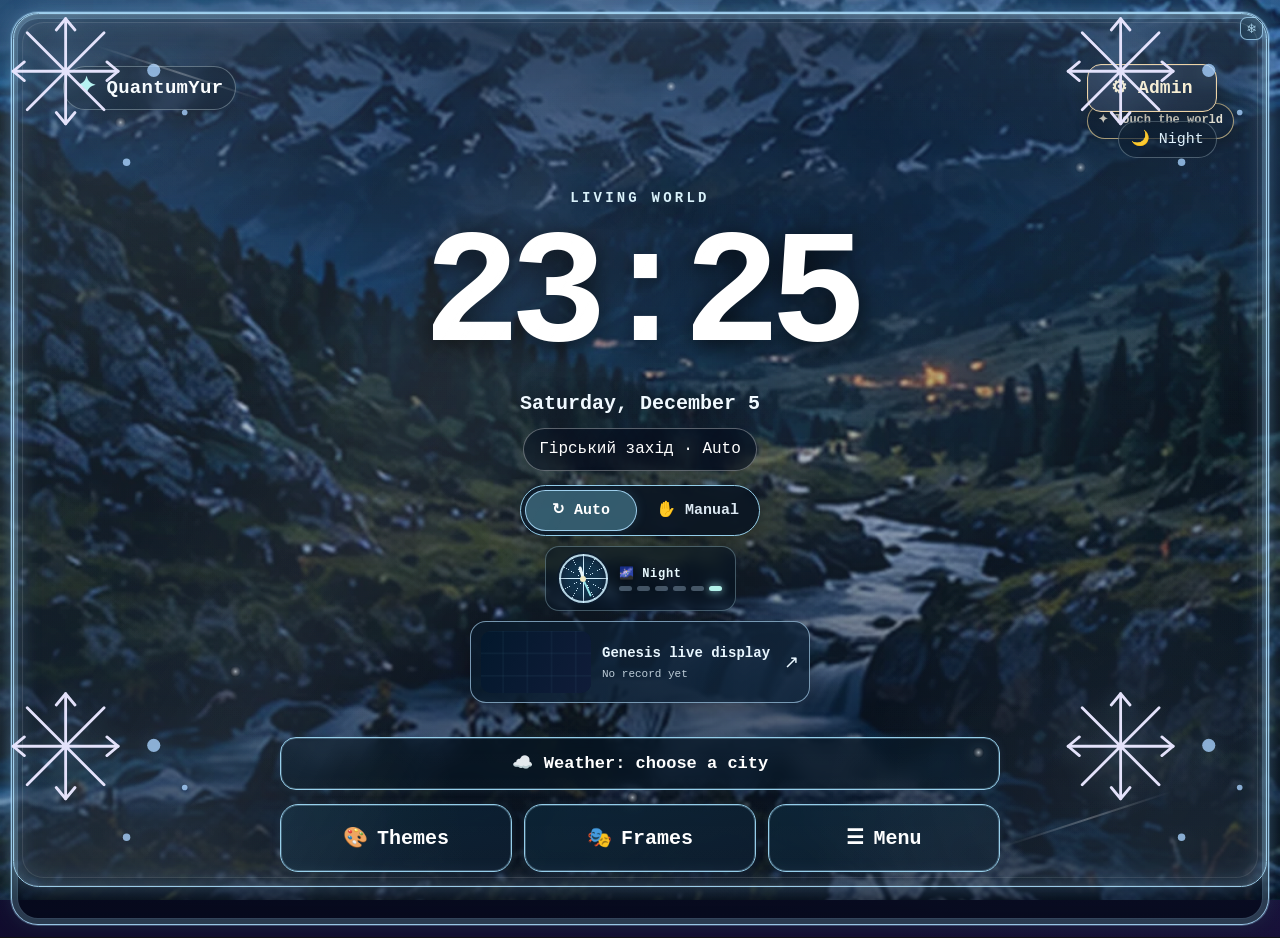
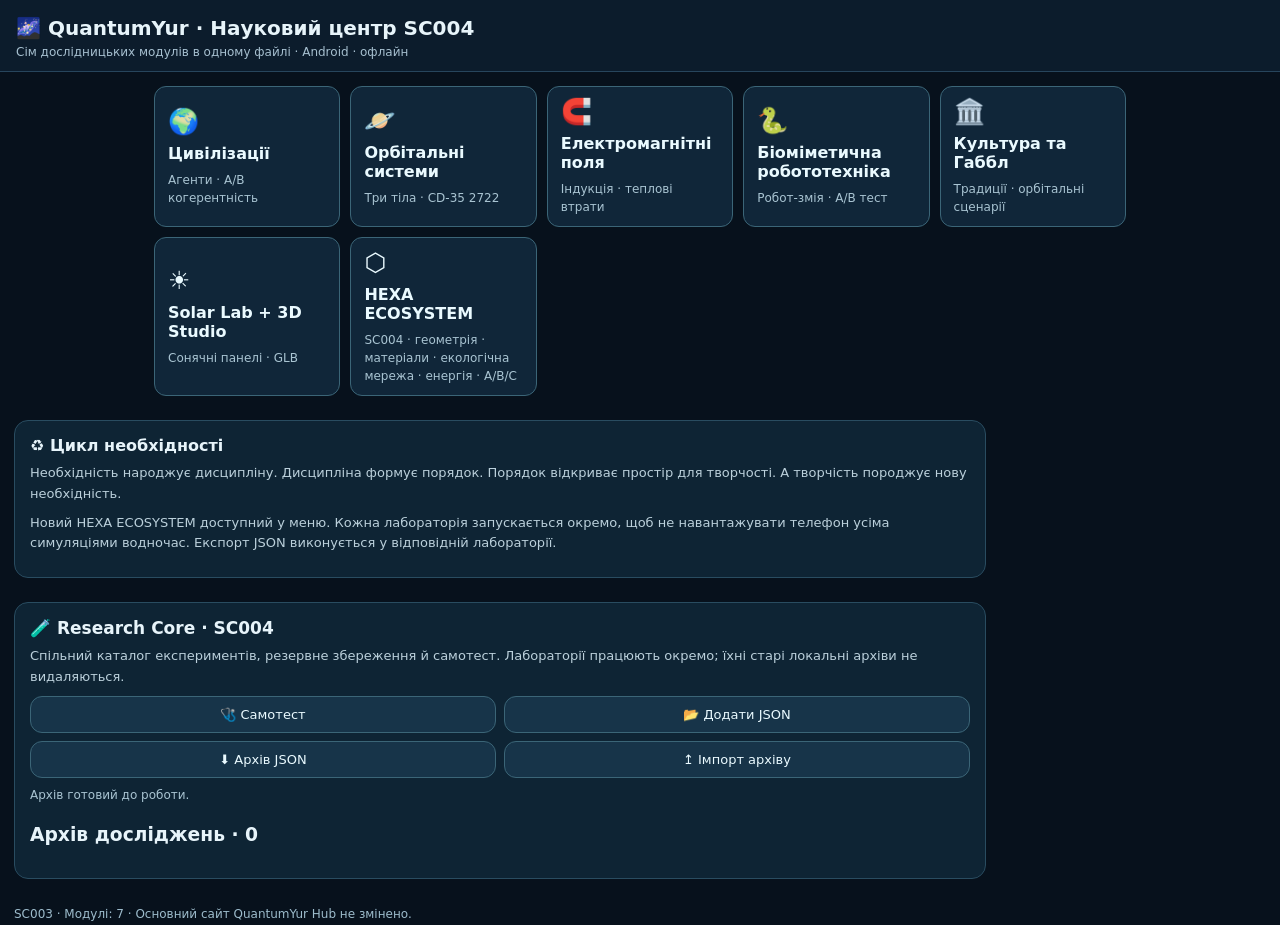
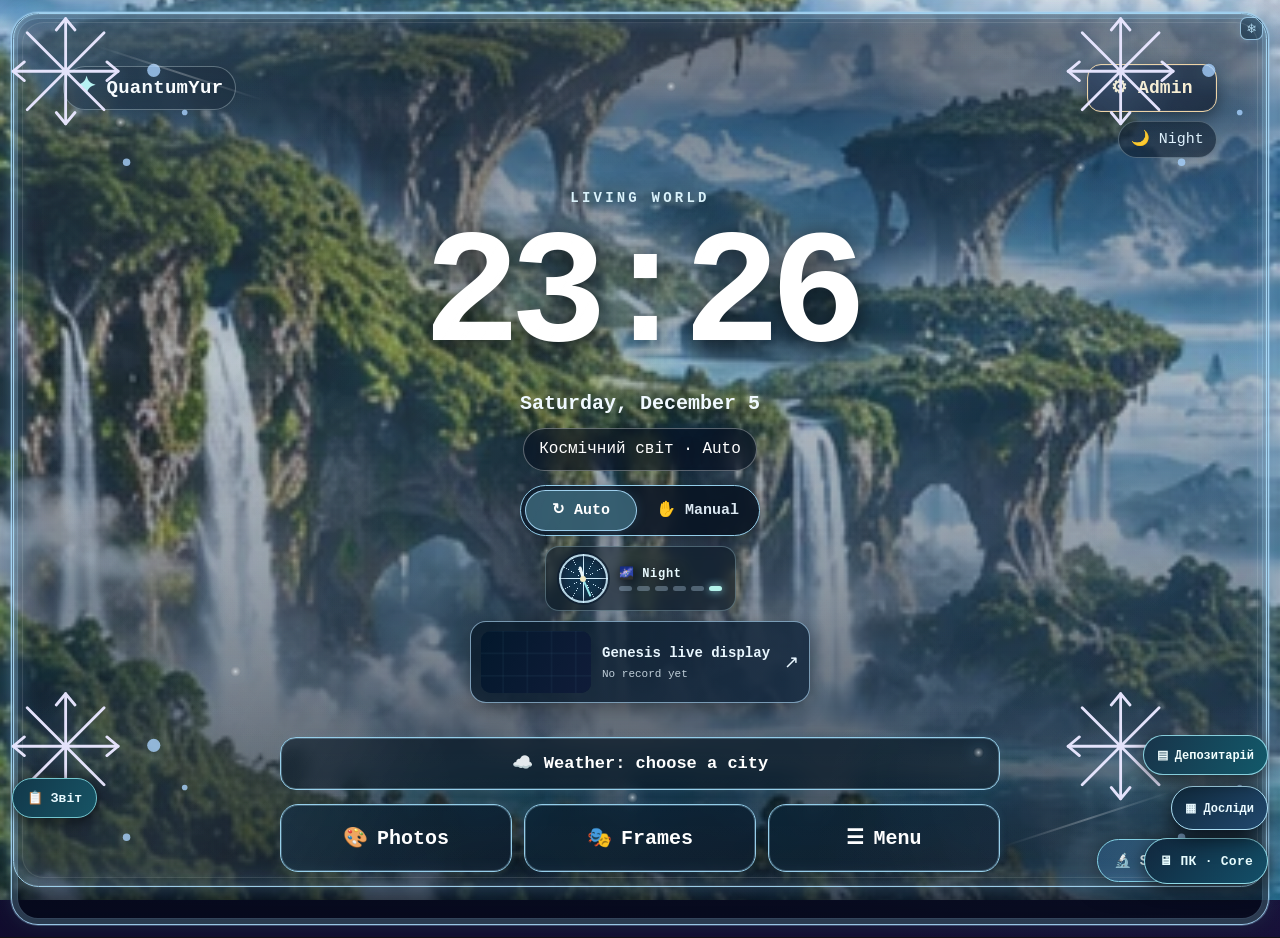
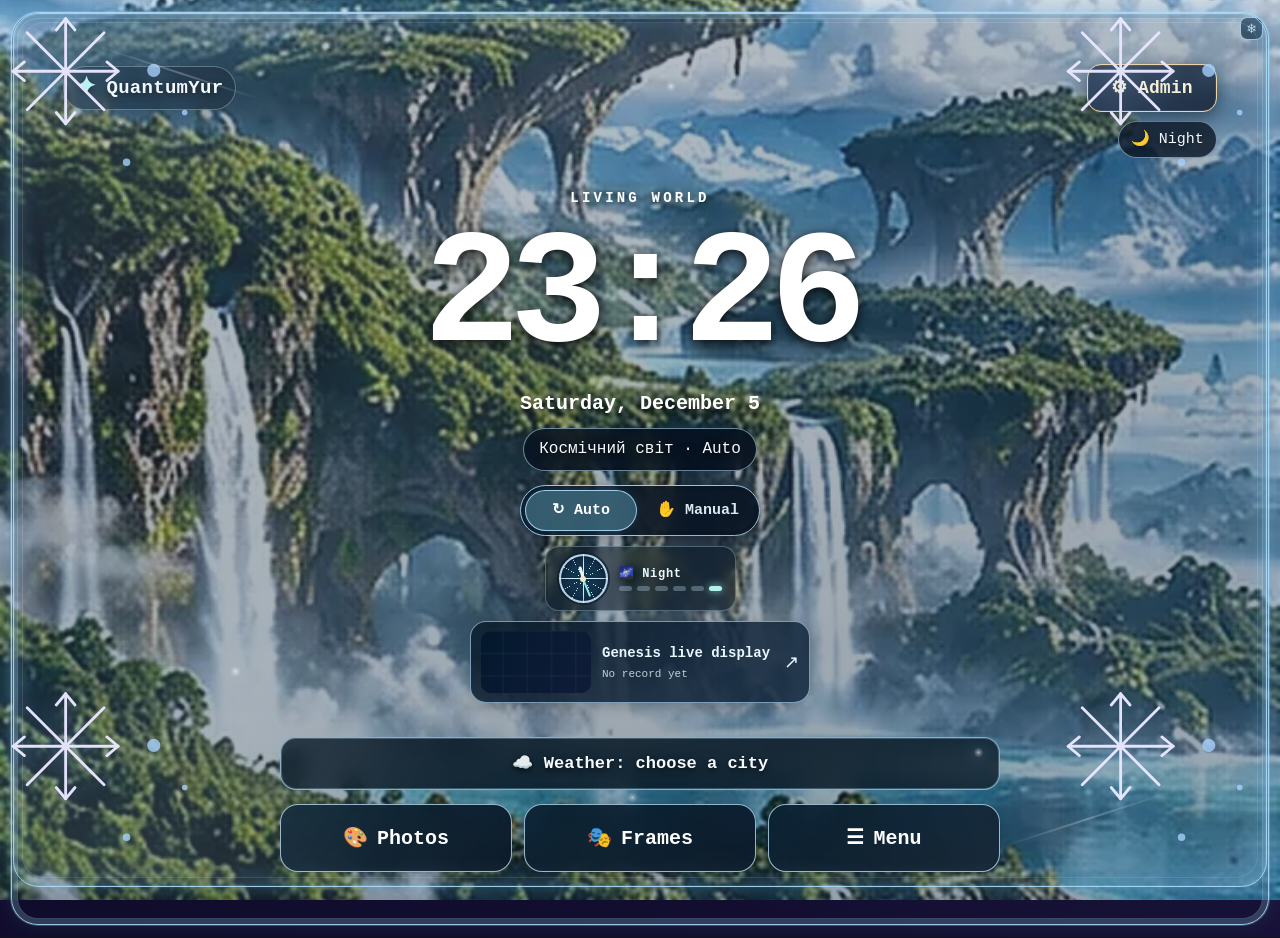
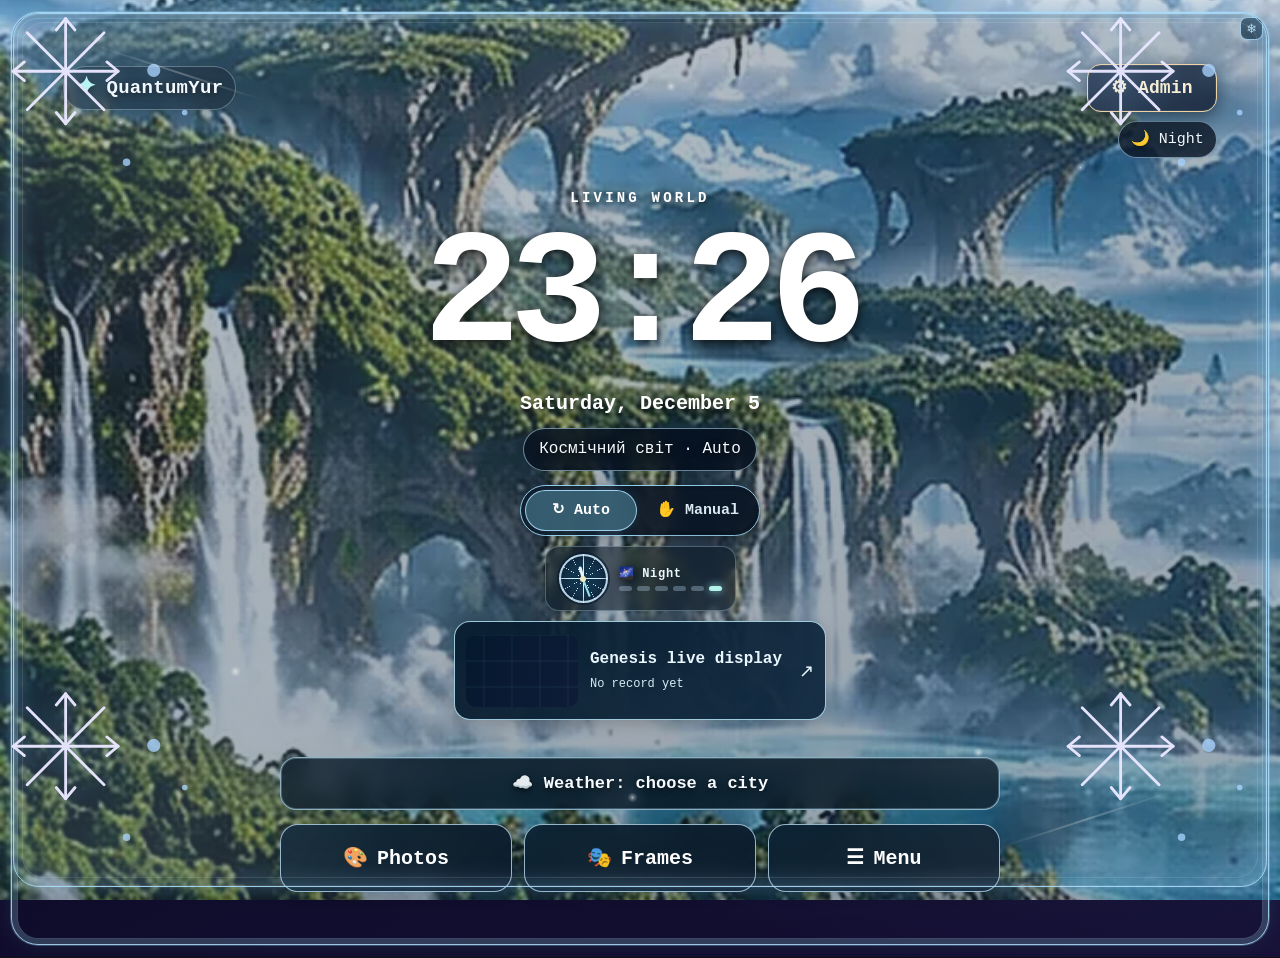
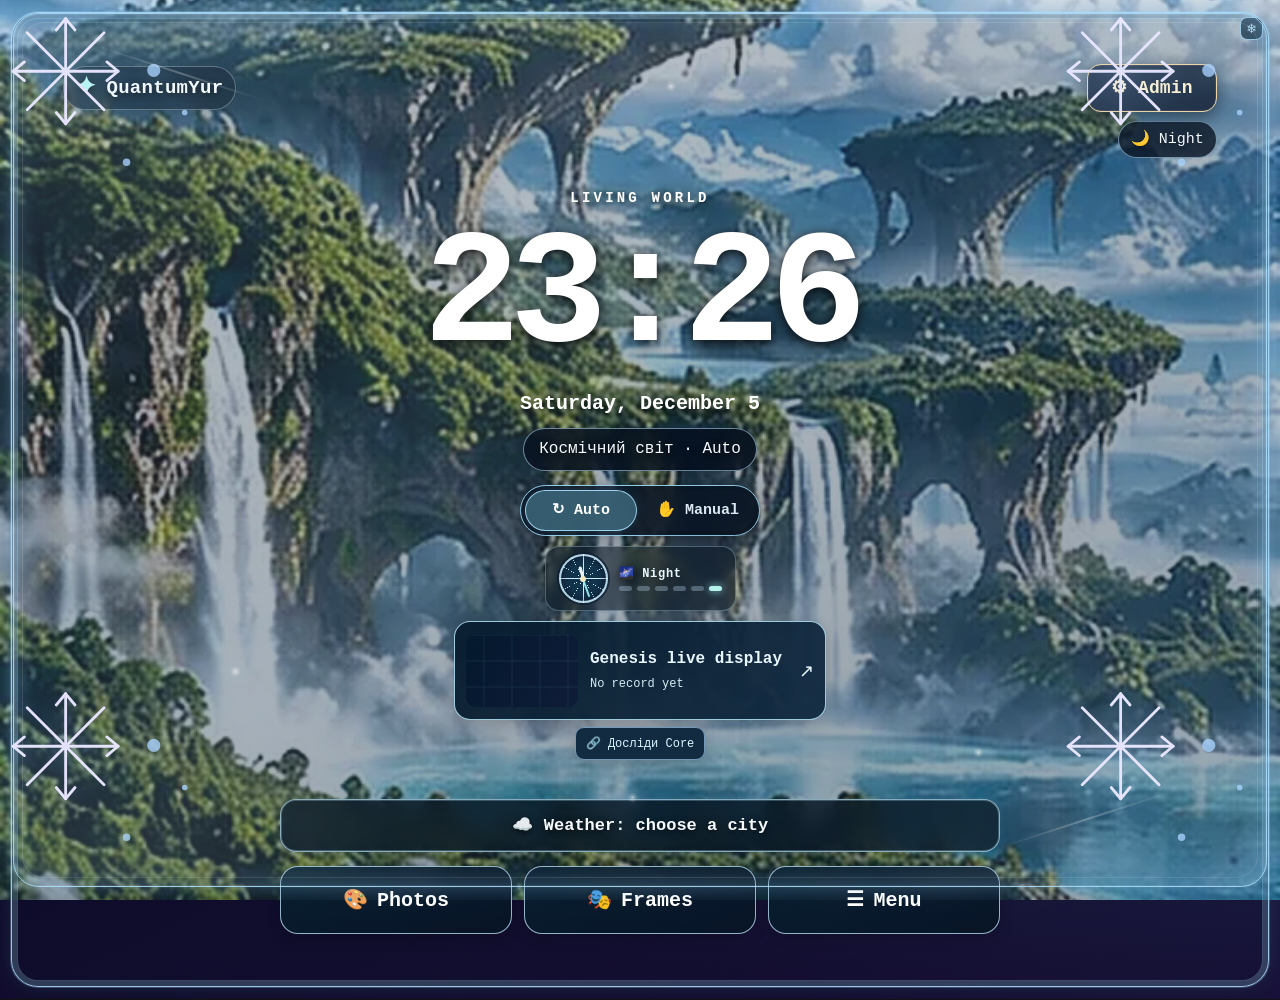
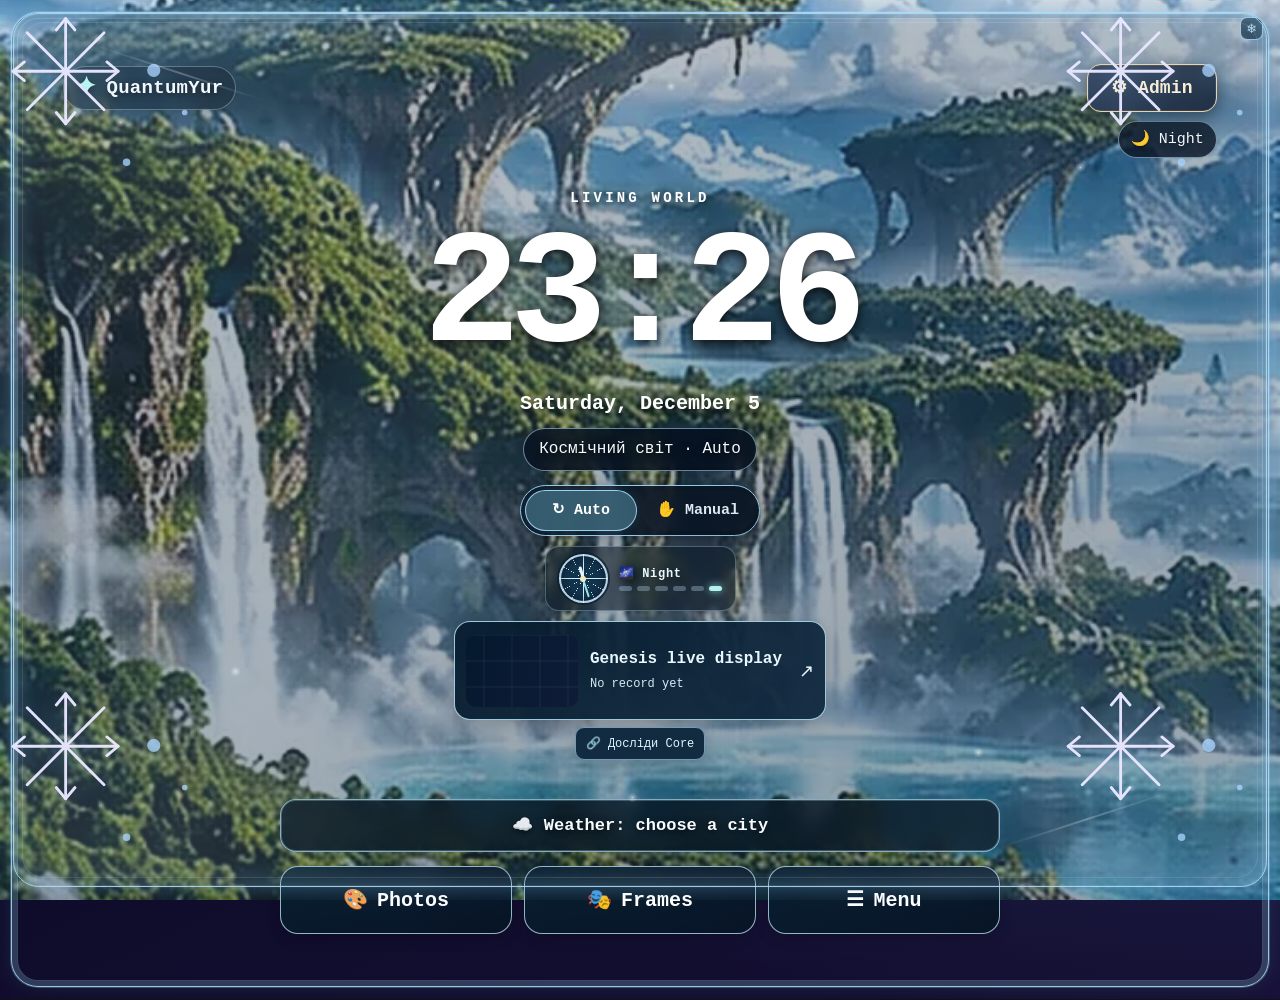
